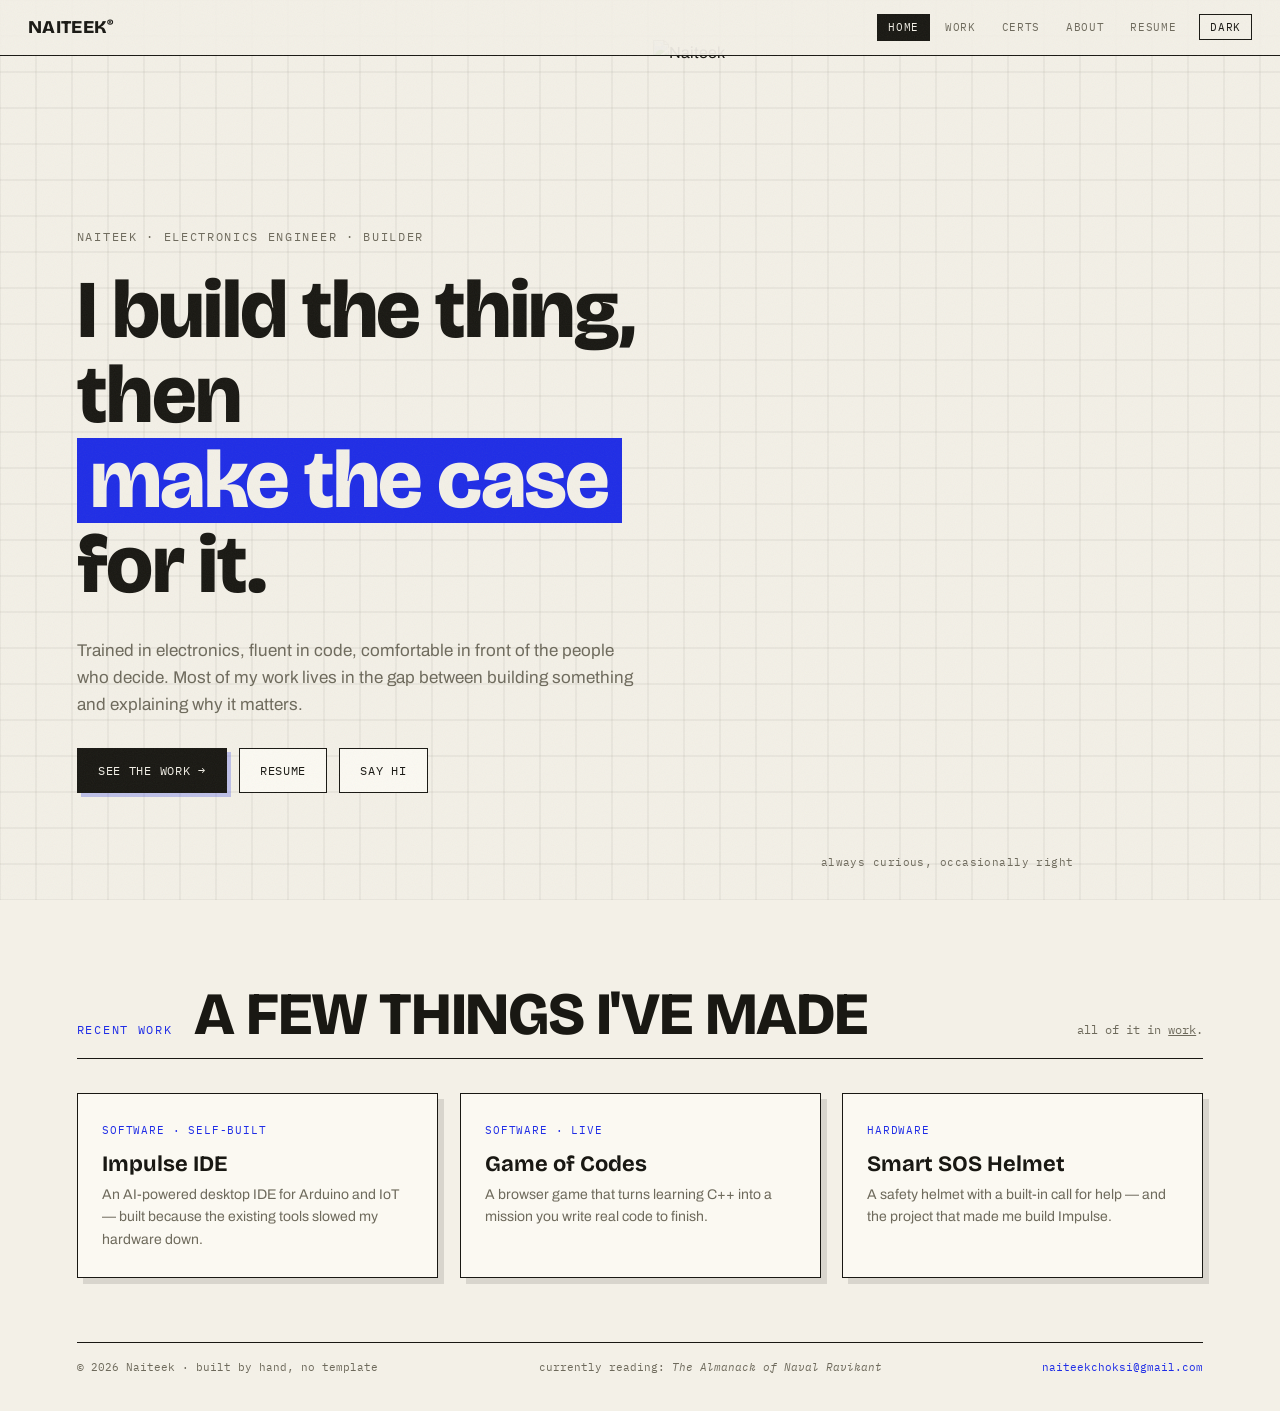
==== index.html @ ba0294dd "v1.1" ====
<!DOCTYPE html>
<html lang="en">
<head>
  <meta charset="UTF-8">
  <meta name="viewport" content="width=device-width, initial-scale=1.0">
  <title>Naiteek &mdash; builder</title>
  <meta name="description" content="Naiteek &mdash; electronics engineer and builder. Hardware, software, and the case for why they matter.">
  <link rel="preconnect" href="https://fonts.googleapis.com">
  <link rel="preconnect" href="https://fonts.gstatic.com" crossorigin>
  <link href="https://fonts.googleapis.com/css2?family=Bricolage+Grotesque:opsz,wght@12..96,400..800&family=Archivo:wght@400;500;700&family=IBM+Plex+Mono:wght@400;500&display=swap" rel="stylesheet">
  <link rel="stylesheet" href="css/style.css">
  <script>document.documentElement.dataset.theme=localStorage.theme||"light"</script>
</head>
<body>

  <canvas id="bg" aria-hidden="true"></canvas>

  <header class="topbar">
    <a class="brand" href="index.html">NAITEEK<sup>&reg;</sup></a>
    <nav aria-label="Site">
      <a href="index.html" class="active" aria-current="page">home</a>
      <a href="work.html">work</a>
      <a href="certs.html">certs</a>
      <a href="about.html">about</a>
      <a href="resume.html">resume</a>
      <button class="theme-toggle" id="theme-toggle" type="button" aria-label="Switch theme">dark</button>
    </nav>
  </header>

  <main>

    <section class="cover">
      <div class="cover-text">
        <p class="cat-no">naiteek &middot; electronics engineer &middot; builder</p>
        <h1>I build the thing,<br>then <span class="hl">make the case</span> for it.</h1>
        <p class="cover-sub">Trained in electronics, fluent in code, comfortable in front of
          the people who decide. Most of my work lives in the gap between building
          something and explaining why it matters.</p>
        <div class="cta-row">
          <a class="btn btn-primary" href="work.html">see the work &rarr;</a>
          <a class="btn" href="resume.html">resume</a>
          <a class="btn" href="mailto:naiteekchoksi@gmail.com">say hi</a>
        </div>
      </div>
      <div class="cover-photo">
        <img src="images/profile.png" alt="Naiteek" width="280">
        <p class="cover-photo-note">always curious, occasionally right</p>
      </div>
    </section>

    <section class="dept">
      <header class="dept-head">
        <span class="dept-no">recent work</span>
        <h2>A few things I've made</h2>
        <p class="dept-tag">all of it in <a href="work.html">work</a>.</p>
      </header>
      <div class="proof-grid">
        <a class="proof" href="work.html">
          <span class="proof-kicker">software &middot; self-built</span>
          <p class="proof-title">Impulse IDE</p>
          <p class="proof-label">An AI-powered desktop IDE for Arduino and IoT &mdash; built because
            the existing tools slowed my hardware down.</p>
        </a>
        <a class="proof" href="work.html">
          <span class="proof-kicker">software &middot; live</span>
          <p class="proof-title">Game of Codes</p>
          <p class="proof-label">A browser game that turns learning C++ into a mission you
            write real code to finish.</p>
        </a>
        <a class="proof" href="work.html">
          <span class="proof-kicker">hardware</span>
          <p class="proof-title">Smart SOS Helmet</p>
          <p class="proof-label">A safety helmet with a built-in call for help &mdash; and the
            project that made me build Impulse.</p>
        </a>
      </div>
    </section>

  </main>

  <footer class="footer-small">
    <div class="footer-row">
      <span>&copy; 2026 Naiteek &middot; built by hand, no template</span>
      <span>currently reading: <em>The Almanack of Naval Ravikant</em></span>
      <a href="mailto:naiteekchoksi@gmail.com">naiteekchoksi@gmail.com</a>
    </div>
  </footer>

  <script src="js/main.js"></script>
</body>
</html>
---- css/style.css ----
:root {
  --paper: #f3f0e7;
  --card: #fbf9f2;
  --ink: #191813;
  --muted: #6e6a5c;
  --hairline: rgba(25, 24, 19, 0.18);
  --blue: #1f2de6;
  --orange: #ff4d00;
  --yellow: #ffd84d;
  --mono: "IBM Plex Mono", ui-monospace, monospace;
  --sans: "Archivo", system-ui, sans-serif;
  --display: "Bricolage Grotesque", "Archivo", sans-serif;
  --cream: #f3f0e7;
  --grid-line: rgba(25, 24, 19, 0.09);
  --shadow: rgba(25, 24, 19, 0.12);
  --shadow-h: rgba(25, 24, 19, 0.16);
  --bar-bg: rgba(243, 240, 231, 0.94);
  --warp-dir: 1;
}

[data-theme="dark"] {
  --paper: #14130f;
  --card: #1e1c16;
  --ink: #f3f0e7;
  --muted: #a49f8f;
  --hairline: rgba(243, 240, 231, 0.2);
  --blue: #7c83ff;
  --grid-line: rgba(243, 240, 231, 0.1);
  --shadow: rgba(0, 0, 0, 0.5);
  --shadow-h: rgba(0, 0, 0, 0.62);
  --bar-bg: rgba(20, 19, 15, 0.9);
  --warp-dir: -0.4;
}


* { box-sizing: border-box; margin: 0; }

html { scroll-behavior: smooth; }

body {
  font-family: var(--sans);
  color: var(--ink);
  background-color: var(--paper);
  background-image:
    linear-gradient(var(--grid-line) 1px, transparent 1px),
    linear-gradient(90deg, var(--grid-line) 1px, transparent 1px);
  background-size: 36px 36px;
  line-height: 1.6;
}

body.live-bg { background-image: none; }

#bg {
  position: fixed;
  inset: 0;
  width: 100%;
  height: 100%;
  z-index: 0;
  pointer-events: none;
  display: none;
}

body.live-bg #bg { display: block; }

body::after {
  content: "";
  position: fixed;
  inset: 0;
  pointer-events: none;
  z-index: 40;
  opacity: 0.05;
  background-image: url("data:image/svg+xml,%3Csvg xmlns='http://www.w3.org/2000/svg' width='140' height='140'%3E%3Cfilter id='n'%3E%3CfeTurbulence type='fractalNoise' baseFrequency='0.9' numOctaves='2'/%3E%3C/filter%3E%3Crect width='140' height='140' filter='url(%23n)'/%3E%3C/svg%3E");
}

a { color: inherit; }

main, footer { position: relative; z-index: 1; }

/* ---------- top bar ---------- */

.topbar {
  position: fixed;
  top: 0; left: 0; right: 0;
  z-index: 30;
  display: flex;
  justify-content: space-between;
  align-items: center;
  padding: 13px 28px;
  background: var(--bar-bg);
  border-bottom: 1.5px solid var(--ink);
}

.brand {
  font-family: var(--display);
  font-weight: 800;
  font-size: 18px;
  text-decoration: none;
  letter-spacing: 0.02em;
}

.brand sup { font-size: 9px; vertical-align: super; }

.topbar nav { display: flex; gap: 4px; align-items: center; }

.topbar nav a {
  font-family: var(--mono);
  text-decoration: none;
  color: var(--muted);
  text-transform: uppercase;
  font-size: 11px;
  letter-spacing: 0.06em;
  padding: 5px 11px;
}

.topbar nav a:hover { color: var(--blue); }

.topbar nav a.active {
  color: var(--paper);
  background: var(--ink);
}

.theme-toggle {
  font-family: var(--mono);
  font-size: 11px;
  text-transform: uppercase;
  letter-spacing: 0.06em;
  background: transparent;
  border: 1.5px solid var(--ink);
  color: var(--ink);
  padding: 5px 10px;
  margin-left: 8px;
  cursor: pointer;
}

.theme-toggle:hover { background: var(--ink); color: var(--paper); }

/* ---------- cover (home) ---------- */

.cover {
  position: relative;
  min-height: 100svh;
  display: flex;
  flex-direction: column;
  justify-content: center;
  padding: 120px 6vw 0;
  overflow: hidden;
}

.cover-text {
  position: relative;
  z-index: 1;
  max-width: 52%;
}

.cover-photo {
  position: absolute;
  right: 3vw;
  bottom: 0;
  top: 40px;
  width: 46%;
  display: flex;
  flex-direction: column;
  align-items: center;
  justify-content: flex-end;
}

.cover-photo img {
  width: 100%;
  height: 100%;
  object-fit: cover;
  object-position: center bottom;
  display: block;
}

.cover-photo-note {
  position: absolute;
  bottom: 28px;
  left: 50%;
  transform: translateX(-50%);
  font-family: var(--mono);
  font-size: 11px;
  color: var(--muted);
  white-space: nowrap;
  letter-spacing: 0.04em;
  z-index: 2;
}

.cat-no {
  font-family: var(--mono);
  font-size: 12px;
  text-transform: uppercase;
  letter-spacing: 0.14em;
  color: var(--muted);
  margin-bottom: 22px;
}

.cover h1 {
  font-family: var(--display);
  font-weight: 800;
  font-size: clamp(34px, 6.4vw, 84px);
  line-height: 1.04;
  letter-spacing: -0.02em;
}

.hl {
  display: inline-block;
  background: var(--blue);
  color: var(--cream);
  padding: 0 0.16em;
}


.cover-sub {
  margin-top: 28px;
  max-width: 560px;
  font-size: 17px;
  color: var(--muted);
}

.aside {
  font-family: var(--mono);
  font-size: 12px;
  color: var(--muted);
  margin-top: 14px;
}

.cta-row { display: flex; flex-wrap: wrap; gap: 12px; margin-top: 30px; }

.btn {
  display: inline-block;
  font-family: var(--mono);
  font-size: 12px;
  text-transform: uppercase;
  letter-spacing: 0.06em;
  text-decoration: none;
  border: 1.5px solid var(--ink);
  background: var(--card);
  color: var(--ink);
  padding: 12px 20px;
  cursor: pointer;
}

.btn:hover { background: var(--paper); }

.btn-primary {
  background: var(--ink);
  color: var(--paper);
  box-shadow: 4px 4px 0 rgba(31, 45, 230, 0.25);
}

.btn-primary:hover { background: var(--blue); color: var(--cream); }

/* stickers */

.sticker {
  position: absolute;
  font-family: var(--mono);
  font-size: 11px;
  font-weight: 500;
  letter-spacing: 0.08em;
  padding: 8px 14px;
  border: 1.5px solid var(--ink);
  border-radius: 999px;
  transform: rotate(var(--tilt, 0deg));
  box-shadow: 3px 3px 0 rgba(25, 24, 19, 0.2);
  cursor: grab;
  user-select: none;
  touch-action: none;
  z-index: 5;
}

.sticker:active { cursor: grabbing; }

.st-blue { background: var(--blue); color: var(--paper); }
.st-orange { background: var(--orange); color: var(--paper); }
.st-yellow { background: var(--yellow); color: var(--ink); }

/* ---------- ticker ---------- */

.ticker {
  border-top: 1.5px solid var(--ink);
  border-bottom: 1.5px solid var(--ink);
  background: var(--card);
  overflow: hidden;
  padding: 9px 0;
}

.ticker-track {
  display: flex;
  width: max-content;
  font-family: var(--mono);
  font-size: 12px;
  text-transform: uppercase;
  letter-spacing: 0.12em;
  white-space: nowrap;
  animation: tick 22s linear infinite;
}

@keyframes tick {
  from { transform: translateX(0); }
  to   { transform: translateX(-50%); }
}

/* ---------- sections ---------- */

.dept { padding: 84px 6vw 24px; }

.page-top { padding-top: 130px; min-height: 80svh; }

.dept-head {
  display: flex;
  align-items: baseline;
  gap: 22px;
  flex-wrap: wrap;
  border-bottom: 1.5px solid var(--ink);
  padding-bottom: 14px;
  margin-bottom: 34px;
}

.dept-no {
  font-family: var(--mono);
  font-size: 12px;
  text-transform: uppercase;
  letter-spacing: 0.14em;
  color: var(--blue);
}

.dept-head h2 {
  font-family: var(--display);
  font-weight: 800;
  font-size: clamp(32px, 5.5vw, 60px);
  line-height: 1;
  letter-spacing: -0.02em;
  text-transform: uppercase;
}

.dept-tag {
  font-family: var(--mono);
  font-size: 12px;
  color: var(--muted);
  margin-left: auto;
}

/* ---------- proof points (home) ---------- */

.proof-grid {
  display: grid;
  grid-template-columns: repeat(auto-fit, minmax(240px, 1fr));
  gap: 22px;
}

.proof {
  display: block;
  text-decoration: none;
  background: var(--card);
  border: 1.5px solid var(--ink);
  box-shadow: 6px 6px 0 var(--shadow);
  padding: 22px 24px 26px;
  transition: transform 0.25s ease, box-shadow 0.25s ease;
  will-change: transform;
}

.proof:hover { box-shadow: 10px 10px 0 var(--shadow-h); }

.proof-kicker {
  font-family: var(--mono);
  font-size: 10.5px;
  text-transform: uppercase;
  letter-spacing: 0.08em;
  color: var(--blue);
}

.proof-title {
  font-family: var(--display);
  font-weight: 700;
  font-size: 22px;
  line-height: 1.1;
  margin: 10px 0 8px;
}

.proof-label { font-size: 14px; color: var(--muted); }

.home-close { max-width: 620px; font-size: 16px; color: var(--muted); }

.home-close a { color: var(--blue); }

/* ---------- shared card bits ---------- */

.card-top {
  display: flex;
  justify-content: space-between;
  align-items: center;
  gap: 10px;
  flex-wrap: wrap;
  margin-bottom: 12px;
}

.entry-no {
  font-family: var(--mono);
  font-size: 11px;
  letter-spacing: 0.1em;
  color: var(--blue);
  text-transform: uppercase;
}

.tag-pill {
  display: inline-block;
  font-family: var(--mono);
  font-size: 9.5px;
  text-transform: uppercase;
  letter-spacing: 0.06em;
  color: var(--orange);
  border: 1px solid currentColor;
  padding: 2px 8px;
}

.tag-pill.live { color: var(--blue); text-decoration: none; }
.tag-pill.live:hover { background: var(--blue); color: var(--cream); }

.media-note {
  font-family: var(--mono);
  font-size: 11px;
  text-transform: uppercase;
  letter-spacing: 0.1em;
  color: var(--muted);
  background: var(--paper);
  border: 1px solid var(--hairline);
  padding: 4px 10px;
}

.chips {
  list-style: none;
  display: flex;
  flex-wrap: wrap;
  gap: 8px;
  padding: 0;
  margin-top: 16px;
}

.chips li {
  font-family: var(--mono);
  font-size: 10.5px;
  text-transform: uppercase;
  letter-spacing: 0.06em;
  border: 1px solid var(--hairline);
  padding: 4px 10px;
  background: var(--paper);
}

.stat {
  font-family: var(--display);
  font-weight: 700;
  font-size: 17px;
  color: var(--blue);
}

.s-orange { color: var(--orange); }

/* ---------- filters ---------- */

.filters { display: flex; flex-wrap: wrap; gap: 10px; margin-bottom: 30px; }

.filter {
  font-family: var(--mono);
  font-size: 11px;
  text-transform: uppercase;
  letter-spacing: 0.08em;
  color: var(--ink);
  background: var(--card);
  border: 1.5px solid var(--ink);
  padding: 8px 16px;
  cursor: pointer;
}

.filter:hover { background: var(--paper); }

.filter.active { background: var(--ink); color: var(--paper); }

/* ---------- case studies (work) ---------- */

.cs-list {
  display: flex;
  flex-direction: column;
  gap: 22px;
  max-width: 940px;
}

.cs {
  display: grid;
  grid-template-columns: 240px 1fr;
  background: var(--card);
  border: 1.5px solid var(--ink);
  box-shadow: 6px 6px 0 var(--shadow);
  transition: transform 0.25s ease, box-shadow 0.25s ease;
  will-change: transform;
}

.cs:hover { box-shadow: 10px 10px 0 var(--shadow-h); }

.cs.hidden { display: none; }

.cs-media {
  position: relative;
  overflow: hidden;
  min-height: 200px;
  border-right: 1.5px solid var(--ink);
  background: repeating-linear-gradient(
    -45deg,
    var(--card),
    var(--card) 10px,
    var(--hairline) 10px,
    var(--hairline) 20px
  );
  display: flex;
  align-items: center;
  justify-content: center;
  padding: 12px;
}

.shot {
  position: absolute;
  inset: 0;
  width: 100%;
  height: 100%;
  object-fit: cover;
  opacity: 0;
  transition: opacity 0.45s ease;
}

.shot.loaded { opacity: 1; }

.shot.contain { object-fit: contain; background: var(--card); }

/* ---------- certs ---------- */

.cert-grid {
  display: grid;
  grid-template-columns: repeat(auto-fill, minmax(220px, 1fr));
  gap: 22px;
  max-width: 940px;
}

.cert {
  margin: 0;
  background: var(--card);
  border: 1.5px solid var(--ink);
  box-shadow: 6px 6px 0 var(--shadow);
}

.cert-media {
  position: relative;
  overflow: hidden;
  min-height: 150px;
  border-bottom: 1.5px solid var(--ink);
  background: repeating-linear-gradient(
    -45deg,
    var(--card),
    var(--card) 10px,
    var(--hairline) 10px,
    var(--hairline) 20px
  );
  display: flex;
  align-items: center;
  justify-content: center;
  padding: 10px;
}

.cert figcaption { padding: 14px 16px 16px; }

.cert-name { font-family: var(--display); font-weight: 700; font-size: 16px; }

.cert-meta { font-family: var(--mono); font-size: 11px; color: var(--muted); margin-top: 2px; }

.cs-body { padding: 22px 26px 26px; }

.cs h3 {
  font-family: var(--display);
  font-weight: 700;
  font-size: 22px;
  line-height: 1.2;
  margin-bottom: 14px;
}

.cs-rows { margin: 0; }

.cs-rows > div {
  display: grid;
  grid-template-columns: 140px 1fr;
  gap: 14px;
  padding: 8px 0;
  border-top: 1px solid var(--hairline);
}

.cs-rows dt {
  font-family: var(--mono);
  font-size: 10.5px;
  text-transform: uppercase;
  letter-spacing: 0.08em;
  color: var(--muted);
  padding-top: 3px;
}

.cs-rows dd { margin: 0; font-size: 14px; color: var(--muted); }

.cs-rows dd.stat { color: var(--blue); }

.cs-rows dd.s-orange { color: var(--orange); }

.cs-redacted .cs-media { background: var(--ink); }
.cs-redacted .media-note { background: var(--ink); color: var(--paper); border-color: rgba(251, 249, 242, 0.3); }

/* ---------- about ---------- */

.about-intro {
  display: grid;
  grid-template-columns: 320px 1fr;
  gap: 40px;
  align-items: start;
  max-width: 1040px;
  margin-bottom: 0;
}

.about-photo {
  overflow: hidden;
  border: 1.5px solid var(--ink);
  box-shadow: 6px 6px 0 var(--shadow);
}

.about-photo img {
  width: 100%;
  aspect-ratio: 3 / 4;
  object-fit: cover;
  object-position: center 20%;
  display: block;
}

.about-sidebar {
  background: var(--card);
  border: 1.5px solid var(--ink);
  box-shadow: 6px 6px 0 var(--shadow);
  padding: 24px 26px;
}

.about-sidebar h3 {
  font-family: var(--display);
  font-weight: 700;
  font-size: 18px;
  margin-bottom: 6px;
}

.about-prose {
  max-width: 720px;
}

.prose p { font-size: 16.5px; color: var(--muted); }

.prose p + p { margin-top: 16px; }

.prose a { color: var(--blue); }

.color-box h3 {
  font-family: var(--display);
  font-weight: 700;
  font-size: 18px;
  margin-bottom: 6px;
}

.color-list { list-style: none; padding: 0; }

.color-list li {
  padding: 11px 0;
  border-top: 1px solid var(--hairline);
  font-size: 14px;
  color: var(--muted);
}

.color-list li span {
  display: block;
  font-family: var(--mono);
  font-size: 10.5px;
  text-transform: uppercase;
  letter-spacing: 0.08em;
  color: var(--blue);
  margin-bottom: 2px;
}

.color-list a { color: var(--blue); }

/* ---------- resume ---------- */

.resume {
  max-width: 780px;
  background: var(--card);
  border: 1.5px solid var(--ink);
  box-shadow: 6px 6px 0 var(--shadow);
  padding: 38px 44px;
}

.r-head {
  display: flex;
  justify-content: space-between;
  gap: 20px;
  flex-wrap: wrap;
  border-bottom: 1.5px solid var(--ink);
  padding-bottom: 18px;
  margin-bottom: 18px;
}

.r-head h3 {
  font-family: var(--display);
  font-weight: 800;
  font-size: 28px;
  line-height: 1.1;
}

.r-head > div > p { font-family: var(--mono); font-size: 12px; color: var(--muted); margin-top: 4px; }

.r-contact { list-style: none; padding: 0; text-align: right; }

.r-contact li { font-family: var(--mono); font-size: 12px; }

.r-contact a { color: var(--blue); text-decoration: none; }

.r-sec { margin-top: 22px; }

.r-sec h4 {
  font-family: var(--mono);
  font-size: 11px;
  text-transform: uppercase;
  letter-spacing: 0.14em;
  color: var(--blue);
  border-bottom: 1px solid var(--hairline);
  padding-bottom: 6px;
  margin-bottom: 12px;
}

.r-item + .r-item { margin-top: 14px; }

.r-item-head {
  display: flex;
  justify-content: space-between;
  gap: 14px;
  flex-wrap: wrap;
  font-size: 15px;
}

.r-item-head span { font-family: var(--mono); font-size: 11.5px; color: var(--muted); }

.r-item ul { margin: 6px 0 0; padding-left: 18px; }

.r-item li { font-size: 13.5px; color: var(--muted); }

.r-chips { margin-top: 4px; }

/* ---------- footer ---------- */

footer { padding: 90px 6vw 34px; overflow: hidden; }

.footer-small { padding-top: 40px; }

.footer-giant {
  font-family: var(--display);
  font-weight: 800;
  font-size: clamp(80px, 17vw, 260px);
  line-height: 0.8;
  letter-spacing: -0.02em;
  color: transparent;
  -webkit-text-stroke: 1.5px var(--ink);
  opacity: 0.55;
  user-select: none;
}

.footer-row {
  display: flex;
  justify-content: space-between;
  flex-wrap: wrap;
  gap: 8px;
  margin-top: 26px;
  padding-top: 16px;
  border-top: 1.5px solid var(--ink);
  font-family: var(--mono);
  font-size: 11px;
  color: var(--muted);
}

.footer-small .footer-row { margin-top: 0; }

.footer-row a { color: var(--blue); text-decoration: none; }

/* ---------- reveal ---------- */

.dept, .ticker { opacity: 0; transform: translateY(14px); transition: opacity 0.6s ease, transform 0.6s ease; }

.dept.in-view, .ticker.in-view { opacity: 1; transform: none; }

/* ---------- responsive ---------- */

@media (max-width: 760px) {
  /* nav */
  .topbar { padding: 10px 12px; }
  .topbar nav { gap: 0; flex-wrap: wrap; justify-content: flex-end; }
  .topbar nav a { font-size: 10px; padding: 5px 6px; }
  .brand { font-size: 15px; }
  .theme-toggle { font-size: 9px; padding: 4px 8px; margin-left: 4px; }

  /* hero */
  .cover { min-height: auto; padding: 110px 5vw 40px; }
  .cover-text { max-width: 100%; }
  .cover-photo { display: none; }
  .cover h1 { font-size: clamp(28px, 8vw, 48px); }
  .cover-sub { font-size: 15px; }
  .cta-row { gap: 8px; }
  .btn { font-size: 11px; padding: 10px 16px; }

  /* sections */
  .dept { padding: 50px 5vw 10px; }
  .page-top { padding-top: 100px; }
  .dept-head h2 { font-size: clamp(24px, 7vw, 40px); }
  .dept-tag { margin-left: 0; }

  /* proof cards (home) */
  .proof-grid { grid-template-columns: 1fr; gap: 14px; }

  /* work cards */
  .cs { grid-template-columns: 1fr; }
  .cs-media { border-right: none; border-bottom: 1.5px solid var(--ink); min-height: 160px; aspect-ratio: 16 / 9; }
  .cs-body { padding: 16px 18px 20px; }

  /* certs */
  .cert-grid { grid-template-columns: 1fr 1fr; gap: 14px; }

  /* about */
  .about-intro { grid-template-columns: 1fr; gap: 22px; }
  .about-photo img { aspect-ratio: 1 / 1; }
  .prose p { font-size: 15px; }

  /* resume */
  .resume { padding: 22px 16px; }
  .r-head { flex-direction: column; gap: 8px; }
  .r-contact { text-align: left; }
  .r-item-head { flex-direction: column; gap: 2px; }
  .r-item-head span { text-align: left; }

  /* footer */
  .footer-row { flex-direction: column; gap: 8px; text-align: center; }
  footer { padding: 40px 5vw 24px; }

  /* misc */
  .sticker { position: static; display: inline-block; align-self: flex-start; width: max-content; margin: 14px 10px 0 0; }
  .cs-rows > div { grid-template-columns: 1fr; gap: 2px; }
}

@media (max-width: 420px) {
  .topbar nav a { font-size: 9px; padding: 4px 5px; }
  .brand { font-size: 14px; }
  .cover h1 { font-size: 26px; }
  .cert-grid { grid-template-columns: 1fr; }
  .chips { gap: 5px; }
  .chips li { font-size: 10px; padding: 3px 8px; }
}

/* ---------- reduced motion ---------- */

@media (prefers-reduced-motion: reduce) {
  html { scroll-behavior: auto; }
  .ticker-track { animation: none; }
  .cs, .proof { transition: none; }
  .shot { transition: none; }
  .dept, .ticker { transition: none; opacity: 1; transform: none; }
}

/* ---------- print (resume) ---------- */

@media print {
  body { background: #fff; }
  body::after, #bg, .topbar, .footer-small, .dept-head, .aside, .tag-pill { display: none !important; }
  .dept, .page-top { padding: 0; min-height: 0; opacity: 1; transform: none; }
  .resume { border: none; box-shadow: none; max-width: none; padding: 0; background: #fff; }
}
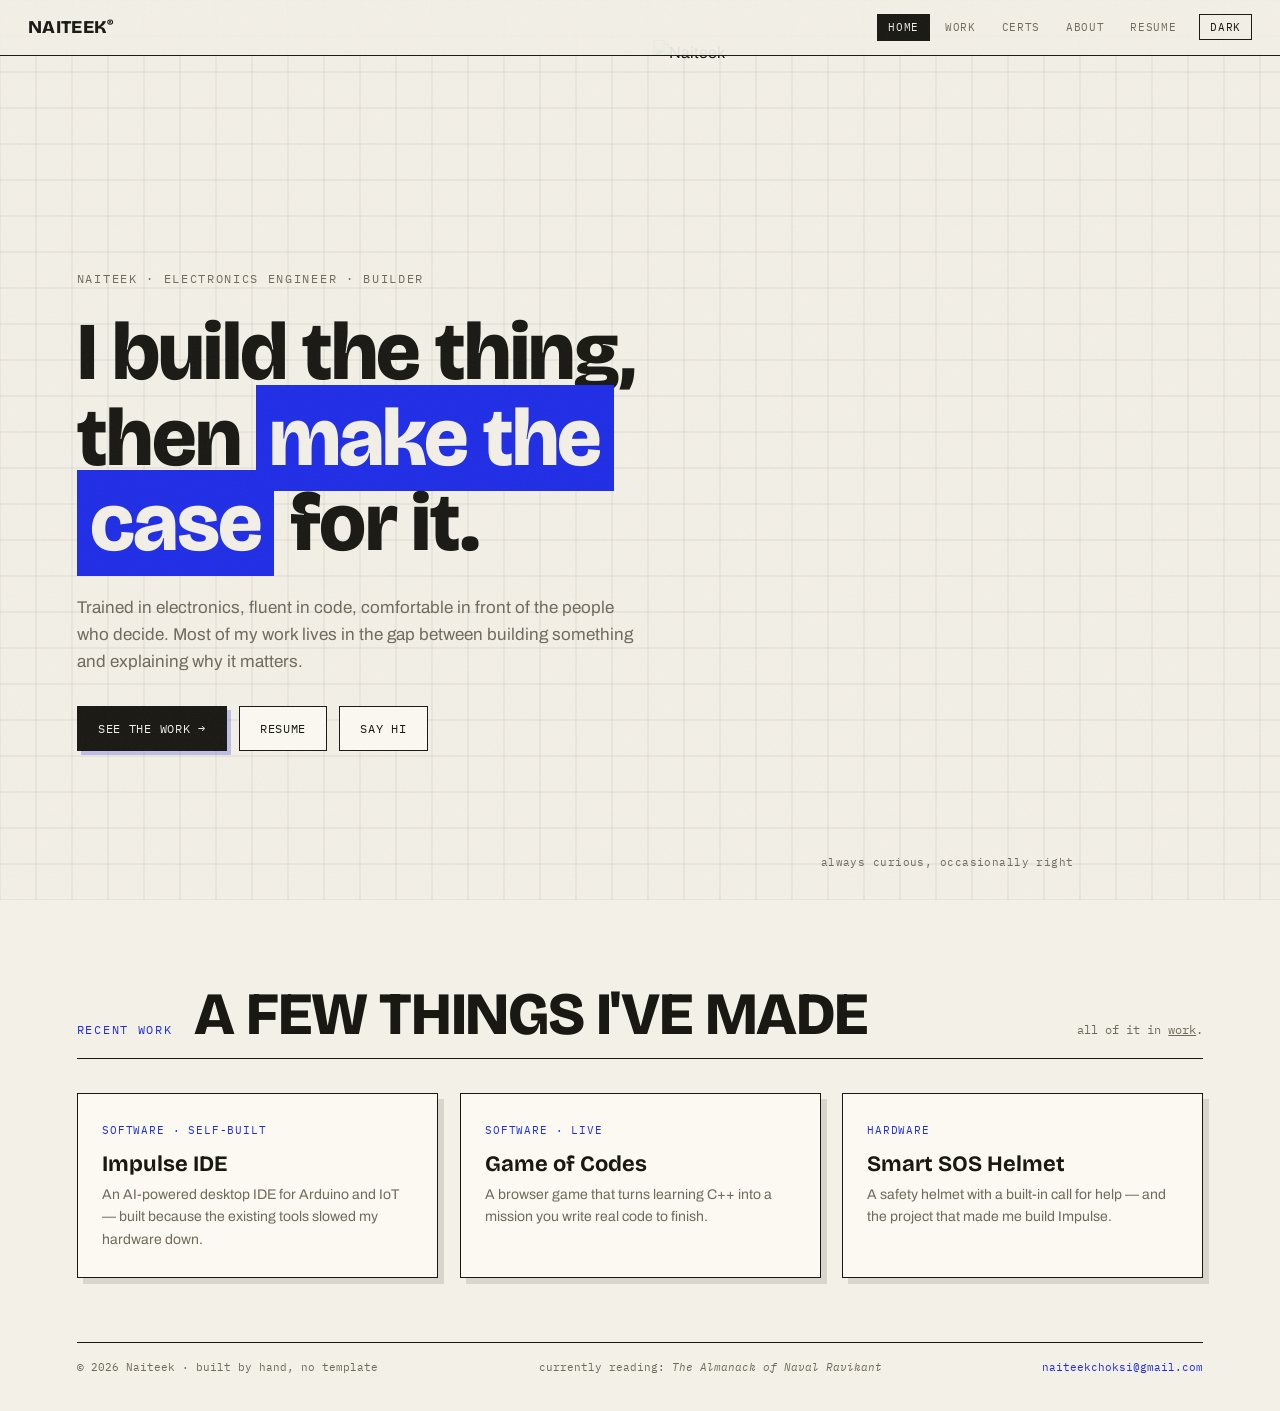
==== commit bc97c00f: "V1.5 dark mode fixes, mobile hero, favicon - Fix filter buttons unreadable in dark mode (explicit co" ====
--- a/index.html
+++ b/index.html
@@ -8,6 +8,7 @@
   <link rel="preconnect" href="https://fonts.googleapis.com">
   <link rel="preconnect" href="https://fonts.gstatic.com" crossorigin>
   <link href="https://fonts.googleapis.com/css2?family=Bricolage+Grotesque:opsz,wght@12..96,400..800&family=Archivo:wght@400;500;700&family=IBM+Plex+Mono:wght@400;500&display=swap" rel="stylesheet">
+  <link rel="icon" href="images/favicon.svg" type="image/svg+xml">
   <link rel="stylesheet" href="css/style.css">
   <script>document.documentElement.dataset.theme=localStorage.theme||"light"</script>
 </head>
--- a/css/style.css
+++ b/css/style.css
@@ -203,10 +203,12 @@
 }
 
 .hl {
-  display: inline-block;
+  display: inline;
   background: var(--blue);
   color: var(--cream);
-  padding: 0 0.16em;
+  padding: 0.05em 0.16em;
+  -webkit-box-decoration-break: clone;
+  box-decoration-break: clone;
 }
 
 
@@ -531,6 +533,108 @@
 
 .shot.contain { object-fit: contain; background: var(--card); }
 
+/* ---------- impulse media slider ---------- */
+
+.cs-media--slider {
+  overflow: hidden;
+  padding: 0;
+  position: relative;
+}
+
+.cs-media--slider .cs-slide {
+  position: absolute;
+  inset: 0;
+  width: 100%;
+  height: 100%;
+  display: flex;
+  align-items: center;
+  justify-content: center;
+  transition: transform 0.45s cubic-bezier(0.4, 0, 0.2, 1),
+              opacity  0.45s ease;
+  will-change: transform, opacity;
+}
+
+/* slides sit in a track: slide 0 at translateX(0), slide 1 at translateX(100%) by default */
+.cs-media--slider .cs-slide[data-slide="0"] { transform: translateX(0%); opacity: 1; }
+.cs-media--slider .cs-slide[data-slide="1"] { transform: translateX(100%); opacity: 0; }
+
+/* when slider is on slide 1 */
+.cs-media--slider[data-active="1"] .cs-slide[data-slide="0"] { transform: translateX(-100%); opacity: 0; }
+.cs-media--slider[data-active="1"] .cs-slide[data-slide="1"] { transform: translateX(0%); opacity: 1; }
+
+/* YouTube iframe wrapper fills the slide */
+.cs-yt-wrap {
+  position: absolute;
+  inset: 0;
+  width: 100%;
+  height: 100%;
+  pointer-events: none;
+}
+
+.cs-yt-wrap iframe {
+  width: 100%;
+  height: 100%;
+  display: block;
+  border: 0;
+  pointer-events: none;
+}
+
+/* dot indicators */
+.cs-dots {
+  position: absolute;
+  bottom: 10px;
+  left: 50%;
+  transform: translateX(-50%);
+  display: flex;
+  gap: 7px;
+  z-index: 10;
+}
+
+.cs-dot {
+  width: 8px;
+  height: 8px;
+  border-radius: 50%;
+  border: 1.5px solid var(--ink);
+  background: var(--paper);
+  cursor: pointer;
+  padding: 0;
+  opacity: 0.55;
+  transition: opacity 0.25s, background 0.25s;
+}
+
+.cs-dot.active {
+  background: var(--ink);
+  opacity: 1;
+}
+
+/* prev / next arrows */
+.cs-arrow {
+  position: absolute;
+  top: 50%;
+  transform: translateY(-50%);
+  z-index: 10;
+  background: var(--bar-bg);
+  border: 1.5px solid var(--ink);
+  color: var(--ink);
+  font-size: 22px;
+  line-height: 1;
+  width: 30px;
+  height: 30px;
+  display: flex;
+  align-items: center;
+  justify-content: center;
+  cursor: pointer;
+  opacity: 0;
+  transition: opacity 0.2s;
+  padding: 0;
+}
+
+.cs-media--slider:hover .cs-arrow { opacity: 0.8; }
+.cs-arrow:hover { opacity: 1 !important; background: var(--ink); color: var(--paper); }
+
+.cs-arrow--prev { left: 8px; }
+.cs-arrow--next { right: 8px; }
+
 /* ---------- certs ---------- */
 
 .cert-grid {
@@ -804,18 +908,18 @@
   .theme-toggle { font-size: 9px; padding: 4px 8px; margin-left: 4px; }
 
   /* hero */
-  .cover { min-height: auto; padding: 110px 5vw 40px; }
+  .cover { min-height: 100svh; padding: 110px 5vw 40px; justify-content: center; }
   .cover-text { max-width: 100%; }
   .cover-photo { display: none; }
-  .cover h1 { font-size: clamp(28px, 8vw, 48px); }
-  .cover-sub { font-size: 15px; }
-  .cta-row { gap: 8px; }
-  .btn { font-size: 11px; padding: 10px 16px; }
+  .cover h1 { font-size: clamp(56px, 16vw, 80px); line-height: 1.05; }
+  .cover-sub { font-size: 17px; line-height: 1.55; margin-top: 20px; }
+  .cta-row { gap: 8px; margin-top: 28px; }
+  .btn { font-size: 12px; padding: 12px 20px; }
 
   /* sections */
   .dept { padding: 50px 5vw 10px; }
   .page-top { padding-top: 100px; }
-  .dept-head h2 { font-size: clamp(24px, 7vw, 40px); }
+  .dept-head h2 { font-size: clamp(30px, 9vw, 44px); }
   .dept-tag { margin-left: 0; }
 
   /* proof cards (home) */
@@ -853,7 +957,7 @@
 @media (max-width: 420px) {
   .topbar nav a { font-size: 9px; padding: 4px 5px; }
   .brand { font-size: 14px; }
-  .cover h1 { font-size: 26px; }
+  .cover h1 { font-size: clamp(52px, 15vw, 72px); }
   .cert-grid { grid-template-columns: 1fr; }
   .chips { gap: 5px; }
   .chips li { font-size: 10px; padding: 3px 8px; }
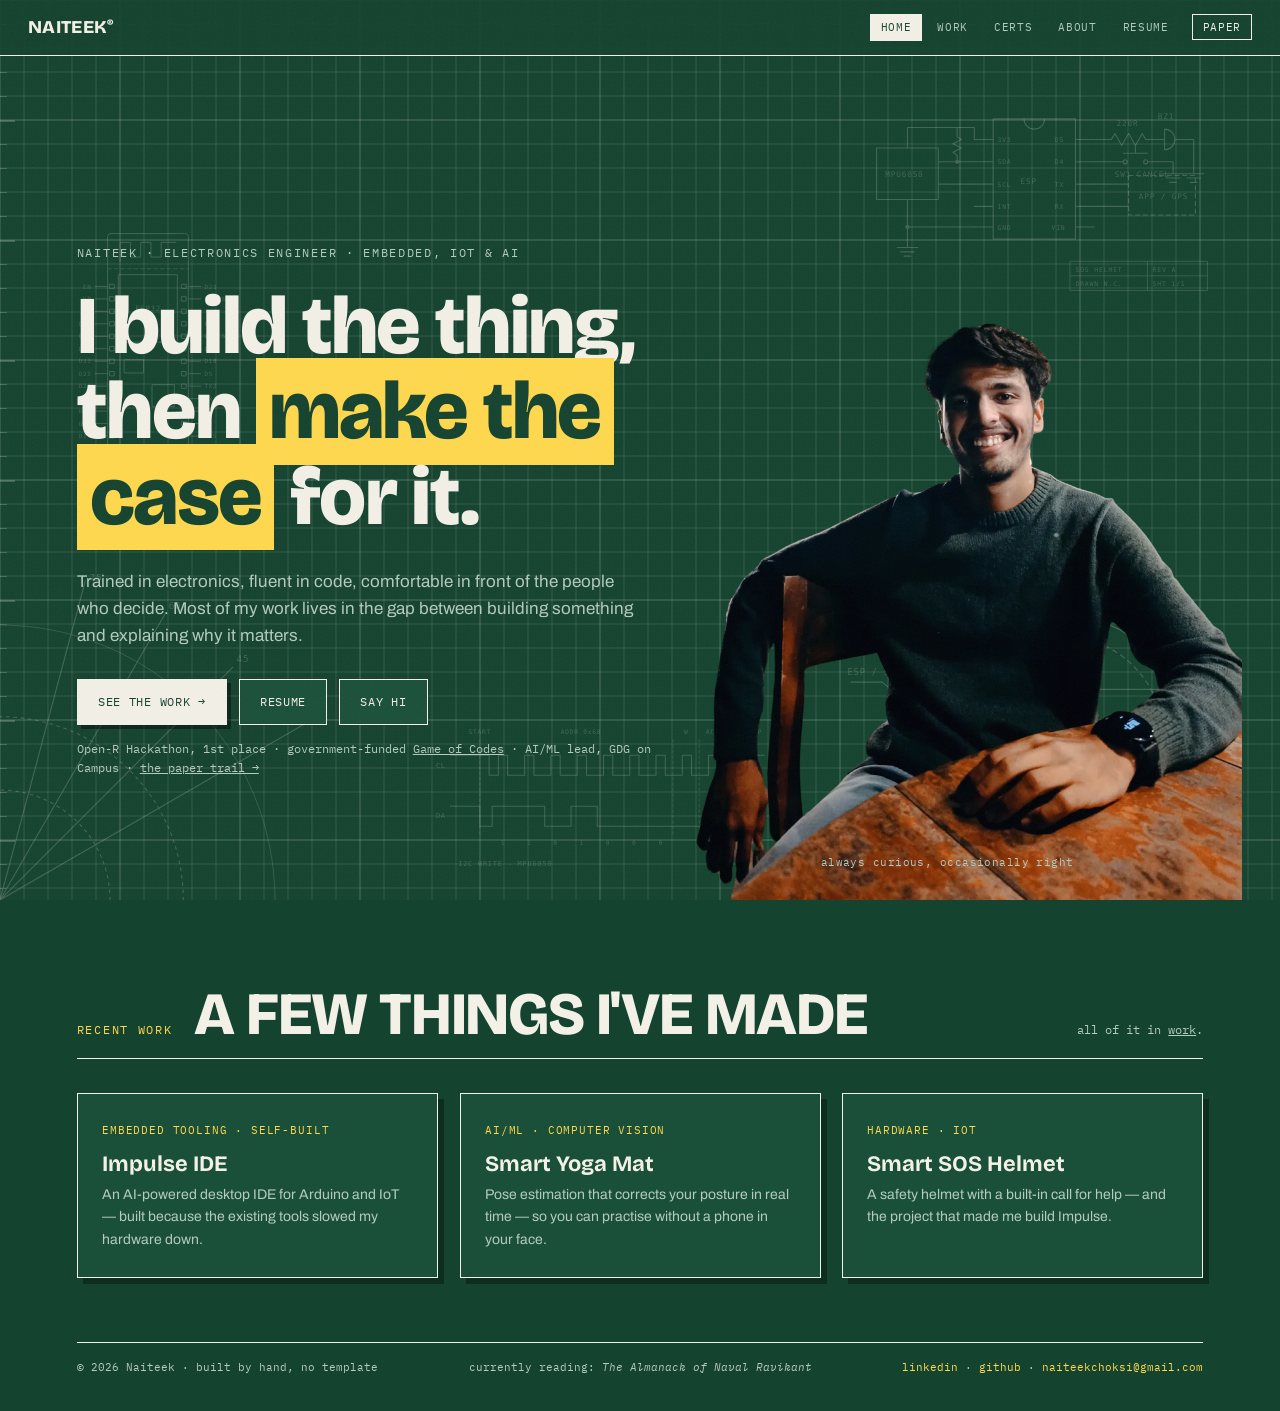
==== commit 223dab78: "Rebuild portfolio: mat theme default, blueprints, resume, mobile UX - Mat (green PCB) theme is now t" ====
--- a/index.html
+++ b/index.html
@@ -1,16 +1,24 @@
 <!DOCTYPE html>
 <html lang="en">
 <head>
+  <script defer src="https://cloud.umami.is/script.js" data-website-id="2d859d3a-fdac-441a-a37e-69e68d2ca7e6"></script>
   <meta charset="UTF-8">
-  <meta name="viewport" content="width=device-width, initial-scale=1.0">
+  <meta name="viewport" content="width=device-width, initial-scale=1.0, viewport-fit=cover">
   <title>Naiteek &mdash; builder</title>
   <meta name="description" content="Naiteek &mdash; electronics engineer and builder. Hardware, software, and the case for why they matter.">
+  <meta property="og:type" content="website">
+  <meta property="og:title" content="Naiteek &mdash; builder">
+  <meta property="og:description" content="Naiteek &mdash; electronics engineer and builder. Hardware, software, and the case for why they matter.">
+  <meta property="og:url" content="https://naiteekchoksi.me/">
+  <meta property="og:image" content="https://naiteekchoksi.me/images/profilejpeg.jpeg">
+  <meta name="twitter:card" content="summary">
+  <link rel="canonical" href="https://naiteekchoksi.me/">
   <link rel="preconnect" href="https://fonts.googleapis.com">
   <link rel="preconnect" href="https://fonts.gstatic.com" crossorigin>
   <link href="https://fonts.googleapis.com/css2?family=Bricolage+Grotesque:opsz,wght@12..96,400..800&family=Archivo:wght@400;500;700&family=IBM+Plex+Mono:wght@400;500&display=swap" rel="stylesheet">
   <link rel="icon" href="images/favicon.svg" type="image/svg+xml">
   <link rel="stylesheet" href="css/style.css">
-  <script>document.documentElement.dataset.theme=localStorage.theme||"light"</script>
+  <script>document.documentElement.dataset.theme=localStorage.theme||"dark"</script>
 </head>
 <body>
 
@@ -24,7 +32,7 @@
       <a href="certs.html">certs</a>
       <a href="about.html">about</a>
       <a href="resume.html">resume</a>
-      <button class="theme-toggle" id="theme-toggle" type="button" aria-label="Switch theme">dark</button>
+      <button class="theme-toggle" id="theme-toggle" type="button" aria-label="Switch theme">mat</button>
     </nav>
   </header>
 
@@ -32,7 +40,7 @@
 
     <section class="cover">
       <div class="cover-text">
-        <p class="cat-no">naiteek &middot; electronics engineer &middot; builder</p>
+        <p class="cat-no">naiteek &middot; electronics engineer &middot; embedded, IoT &amp; AI</p>
         <h1>I build the thing,<br>then <span class="hl">make the case</span> for it.</h1>
         <p class="cover-sub">Trained in electronics, fluent in code, comfortable in front of
           the people who decide. Most of my work lives in the gap between building
@@ -42,9 +50,10 @@
           <a class="btn" href="resume.html">resume</a>
           <a class="btn" href="mailto:naiteekchoksi@gmail.com">say hi</a>
         </div>
+        <p class="aside">Open-R Hackathon, 1st place &middot; government-funded <a href="work.html#game-of-codes">Game of Codes</a> &middot; AI/ML lead, GDG on Campus &middot; <a href="certs.html">the paper trail &rarr;</a></p>
       </div>
       <div class="cover-photo">
-        <img src="images/profile.png" alt="Naiteek" width="280">
+        <img src="images/profile.webp" alt="Naiteek" width="1050" height="1400">
         <p class="cover-photo-note">always curious, occasionally right</p>
       </div>
     </section>
@@ -56,20 +65,20 @@
         <p class="dept-tag">all of it in <a href="work.html">work</a>.</p>
       </header>
       <div class="proof-grid">
-        <a class="proof" href="work.html">
-          <span class="proof-kicker">software &middot; self-built</span>
+        <a class="proof" href="work.html#impulse">
+          <span class="proof-kicker">embedded tooling &middot; self-built</span>
           <p class="proof-title">Impulse IDE</p>
           <p class="proof-label">An AI-powered desktop IDE for Arduino and IoT &mdash; built because
             the existing tools slowed my hardware down.</p>
         </a>
-        <a class="proof" href="work.html">
-          <span class="proof-kicker">software &middot; live</span>
-          <p class="proof-title">Game of Codes</p>
-          <p class="proof-label">A browser game that turns learning C++ into a mission you
-            write real code to finish.</p>
+        <a class="proof" href="work.html#yoga-mat">
+          <span class="proof-kicker">ai/ml &middot; computer vision</span>
+          <p class="proof-title">Smart Yoga Mat</p>
+          <p class="proof-label">Pose estimation that corrects your posture in real time &mdash;
+            so you can practise without a phone in your face.</p>
         </a>
-        <a class="proof" href="work.html">
-          <span class="proof-kicker">hardware</span>
+        <a class="proof" href="work.html#sos-helmet">
+          <span class="proof-kicker">hardware &middot; IoT</span>
           <p class="proof-title">Smart SOS Helmet</p>
           <p class="proof-label">A safety helmet with a built-in call for help &mdash; and the
             project that made me build Impulse.</p>
@@ -83,7 +92,11 @@
     <div class="footer-row">
       <span>&copy; 2026 Naiteek &middot; built by hand, no template</span>
       <span>currently reading: <em>The Almanack of Naval Ravikant</em></span>
-      <a href="mailto:naiteekchoksi@gmail.com">naiteekchoksi@gmail.com</a>
+      <span class="footer-links">
+        <a href="https://www.linkedin.com/in/naiteek-choksi-7205b2227/" target="_blank" rel="noopener">linkedin</a> &middot;
+        <a href="https://github.com/nate1029" target="_blank" rel="noopener">github</a> &middot;
+        <a href="mailto:naiteekchoksi@gmail.com">naiteekchoksi@gmail.com</a>
+      </span>
     </div>
   </footer>
 
--- a/css/style.css
+++ b/css/style.css
@@ -16,24 +16,29 @@
   --shadow-h: rgba(25, 24, 19, 0.16);
   --bar-bg: rgba(243, 240, 231, 0.94);
   --warp-dir: 1;
-}
-
+  --gap: 36px;
+}
+
+/* "mat" theme: green bench / cutting mat. data-theme stays "dark" for stored prefs. */
 [data-theme="dark"] {
-  --paper: #14130f;
-  --card: #1e1c16;
+  --paper: #14432f;
+  --card: #1a5039;
   --ink: #f3f0e7;
-  --muted: #a49f8f;
-  --hairline: rgba(243, 240, 231, 0.2);
-  --blue: #7c83ff;
-  --grid-line: rgba(243, 240, 231, 0.1);
-  --shadow: rgba(0, 0, 0, 0.5);
-  --shadow-h: rgba(0, 0, 0, 0.62);
-  --bar-bg: rgba(20, 19, 15, 0.9);
-  --warp-dir: -0.4;
-}
-
-
-* { box-sizing: border-box; margin: 0; }
+  --muted: #b4cbbd;
+  --hairline: rgba(243, 240, 231, 0.24);
+  --blue: #ffd84d;   /* accent: mat markings are yellow */
+  --cream: #14432f;  /* text on accent */
+  --grid-line: rgba(243, 240, 231, 0.13);
+  --shadow: rgba(0, 0, 0, 0.32);
+  --shadow-h: rgba(0, 0, 0, 0.42);
+  --bar-bg: rgba(20, 67, 47, 0.93);
+  --warp-dir: 0.6;
+  --grid-glow: rgba(255, 216, 77, 0.8);
+  --gap: 24px;  /* mats have a tighter grid than graph paper */
+}
+
+
+* { box-sizing: border-box; margin: 0; -webkit-tap-highlight-color: transparent; }
 
 html { scroll-behavior: smooth; }
 
@@ -41,14 +46,33 @@
   font-family: var(--sans);
   color: var(--ink);
   background-color: var(--paper);
+  /* graph grid: fine lines every 36px, heavier line every 5th */
   background-image:
     linear-gradient(var(--grid-line) 1px, transparent 1px),
-    linear-gradient(90deg, var(--grid-line) 1px, transparent 1px);
-  background-size: 36px 36px;
+    linear-gradient(90deg, var(--grid-line) 1px, transparent 1px),
+    linear-gradient(var(--grid-line) 1.5px, transparent 1.5px),
+    linear-gradient(90deg, var(--grid-line) 1.5px, transparent 1.5px);
+  background-size: var(--gap) var(--gap), var(--gap) var(--gap), calc(var(--gap) * 5) calc(var(--gap) * 5), calc(var(--gap) * 5) calc(var(--gap) * 5);
   line-height: 1.6;
 }
 
 body.live-bg { background-image: none; }
+
+/* mat theme only: printed mat markings + project drawings lying on the bench.
+   Fixed, so page content scrolls over them like paper on a mat. */
+[data-theme="dark"] body::before {
+  content: "";
+  position: fixed;
+  inset: 0;
+  z-index: 0;
+  pointer-events: none;
+  opacity: 0.2;
+  background:
+    url("../images/bp-angles.svg") left bottom / 330px no-repeat,
+    /* edge ruler: short tick each square, long tick each fifth */
+    repeating-linear-gradient(to bottom, #f3f0e7 0 1px, transparent 1px var(--gap)) left top / 7px 100% no-repeat,
+    repeating-linear-gradient(to bottom, #f3f0e7 0 1.5px, transparent 1.5px calc(var(--gap) * 5)) left top / 15px 100% no-repeat;
+}
 
 #bg {
   position: fixed;
@@ -72,9 +96,34 @@
   background-image: url("data:image/svg+xml,%3Csvg xmlns='http://www.w3.org/2000/svg' width='140' height='140'%3E%3Cfilter id='n'%3E%3CfeTurbulence type='fractalNoise' baseFrequency='0.9' numOctaves='2'/%3E%3C/filter%3E%3Crect width='140' height='140' filter='url(%23n)'/%3E%3C/svg%3E");
 }
 
+/* project blueprints on the mat (injected by main.js): faint, stronger on hover,
+   click goes to the project */
+.bp {
+  position: fixed;
+  z-index: 0;
+  display: none;
+  width: var(--w);
+  opacity: 0.2;
+  transition: opacity 0.25s ease;
+}
+[data-theme="dark"] .bp { display: block; }
+.bp img { display: block; width: 100%; }
+.bp:hover { opacity: 0.9; }
+.bp-top { right: 5vw; top: 76px; }
+.bp-bottom { right: 3vw; bottom: 36px; }
+.bp-left { left: 3vw; top: 24vh; }
+.bp-mid { left: 34vw; bottom: 26px; }
+
 a { color: inherit; }
 
 main, footer { position: relative; z-index: 1; }
+
+/* empty page areas let the pointer through to the blueprints underneath */
+main, main > *, footer { pointer-events: none; }
+main > * > *, footer > * { pointer-events: auto; }
+/* layout wrappers: their gaps pass through too, their items still catch */
+.cover-photo, .cert-grid, .cs-list, .proof-grid, .about-intro, .footer-row { pointer-events: none; }
+:is(.cert-grid, .cs-list, .proof-grid, .about-intro, .footer-row) > * { pointer-events: auto; }
 
 /* ---------- top bar ---------- */
 
@@ -247,35 +296,10 @@
 .btn-primary {
   background: var(--ink);
   color: var(--paper);
-  box-shadow: 4px 4px 0 rgba(31, 45, 230, 0.25);
+  box-shadow: 4px 4px 0 var(--shadow-h);
 }
 
 .btn-primary:hover { background: var(--blue); color: var(--cream); }
-
-/* stickers */
-
-.sticker {
-  position: absolute;
-  font-family: var(--mono);
-  font-size: 11px;
-  font-weight: 500;
-  letter-spacing: 0.08em;
-  padding: 8px 14px;
-  border: 1.5px solid var(--ink);
-  border-radius: 999px;
-  transform: rotate(var(--tilt, 0deg));
-  box-shadow: 3px 3px 0 rgba(25, 24, 19, 0.2);
-  cursor: grab;
-  user-select: none;
-  touch-action: none;
-  z-index: 5;
-}
-
-.sticker:active { cursor: grabbing; }
-
-.st-blue { background: var(--blue); color: var(--paper); }
-.st-orange { background: var(--orange); color: var(--paper); }
-.st-yellow { background: var(--yellow); color: var(--ink); }
 
 /* ---------- ticker ---------- */
 
@@ -458,6 +482,10 @@
 
 .s-orange { color: var(--orange); }
 
+.cs-body .stat { margin-top: 12px; font-size: 15px; }
+
+a.cs-media { text-decoration: none; }
+
 /* ---------- filters ---------- */
 
 .filters { display: flex; flex-wrap: wrap; gap: 10px; margin-bottom: 30px; }
@@ -500,6 +528,8 @@
 .cs:hover { box-shadow: 10px 10px 0 var(--shadow-h); }
 
 .cs.hidden { display: none; }
+
+.cs { scroll-margin-top: 80px; }
 
 .cs-media {
   position: relative;
@@ -669,6 +699,9 @@
   padding: 10px;
 }
 
+.cert-media--link { text-decoration: none; background: var(--paper); }
+.cert-media--link:hover .media-note { color: var(--blue); border-color: currentColor; }
+
 .cert figcaption { padding: 14px 16px 16px; }
 
 .cert-name { font-family: var(--display); font-weight: 700; font-size: 16px; }
@@ -824,6 +857,10 @@
 .r-contact li { font-family: var(--mono); font-size: 12px; }
 
 .r-contact a { color: var(--blue); text-decoration: none; }
+
+.print-only { display: none; }
+
+.r-summary { font-size: 14.5px; color: var(--muted); max-width: 640px; }
 
 .r-sec { margin-top: 22px; }
 
@@ -901,26 +938,60 @@
 
 @media (max-width: 760px) {
   /* nav */
-  .topbar { padding: 10px 12px; }
-  .topbar nav { gap: 0; flex-wrap: wrap; justify-content: flex-end; }
-  .topbar nav a { font-size: 10px; padding: 5px 6px; }
-  .brand { font-size: 15px; }
-  .theme-toggle { font-size: 9px; padding: 4px 8px; margin-left: 4px; }
+  [data-theme="dark"] body::before {
+    opacity: 0.14;
+    background: url("../images/bp-angles.svg") left bottom 50px / 230px no-repeat;
+  }
+  .bp { opacity: 0.14; pointer-events: none; width: calc(var(--w) * 0.7); }
+  .bp-top { right: -40px; top: 64px; }
+  /* phones: no room for four, keep two */
+  .bp-bottom { right: -30px; bottom: 76px; }
+  .bp-left, .bp-mid { display: none !important; }
+
+  /* nav becomes a thumb-reach tab bar; brand + theme toggle stay on top */
+  .topbar { padding: 12px 16px; min-height: 50px; }
+  .brand { font-size: 16px; }
+  .topbar nav {
+    position: fixed;
+    left: 0; right: 0; bottom: 0;
+    gap: 0;
+    background: var(--bar-bg);
+    border-top: 1.5px solid var(--ink);
+    padding-bottom: env(safe-area-inset-bottom);
+  }
+  .topbar nav a { flex: 1; text-align: center; font-size: 11px; padding: 17px 0 15px; }
+  .theme-toggle { position: fixed; top: 10px; right: 16px; margin: 0; font-size: 10px; padding: 6px 12px; }
 
   /* hero */
-  .cover { min-height: 100svh; padding: 110px 5vw 40px; justify-content: center; }
+  .cover { min-height: 0; padding: 86px 5vw 0; justify-content: flex-start; }
   .cover-text { max-width: 100%; }
-  .cover-photo { display: none; }
-  .cover h1 { font-size: clamp(56px, 16vw, 80px); line-height: 1.05; }
-  .cover-sub { font-size: 17px; line-height: 1.55; margin-top: 20px; }
-  .cta-row { gap: 8px; margin-top: 28px; }
-  .btn { font-size: 12px; padding: 12px 20px; }
+  .cover-photo { position: static; width: 78%; margin: 26px auto 0; border-bottom: 1.5px solid var(--ink); }
+  .cover-photo img { height: auto; }
+  .cover-photo-note { display: none; }
+  .cat-no { font-size: 11px; letter-spacing: 0.1em; margin-bottom: 16px; }
+  .cover h1 { font-size: clamp(40px, 12.5vw, 64px); line-height: 1.06; }
+  .cover-sub { font-size: 16px; line-height: 1.55; margin-top: 18px; }
+  .cta-row { gap: 8px; margin-top: 24px; }
+  .btn { font-size: 12px; padding: 14px 18px; }
+  .cta-row .btn-primary { flex: 1 1 100%; text-align: center; }
+  .cta-row .btn:not(.btn-primary) { flex: 1; text-align: center; }
 
   /* sections */
-  .dept { padding: 50px 5vw 10px; }
-  .page-top { padding-top: 100px; }
-  .dept-head h2 { font-size: clamp(30px, 9vw, 44px); }
+  .dept { padding: 44px 5vw 10px; }
+  .page-top { padding-top: 84px; }
+  .dept-head { flex-direction: column; gap: 6px; margin-bottom: 22px; }
+  .dept-head h2 { font-size: clamp(30px, 9.5vw, 44px); }
   .dept-tag { margin-left: 0; }
+
+  /* filters: one swipeable row instead of wrapping */
+  .filters { flex-wrap: nowrap; overflow-x: auto; gap: 8px; margin: 0 -5vw 20px; padding: 0 5vw 4px; scrollbar-width: none; }
+  .filters::-webkit-scrollbar { display: none; }
+  .filter { flex: none; padding: 10px 16px; }
+
+  /* cards: lighter shadow, press feedback */
+  .proof, .cs, .cert, .resume, .about-photo { box-shadow: 4px 4px 0 var(--shadow); }
+  .proof:active, .cs:active, .btn:active, .filter:active { transform: scale(0.98); }
+  .btn, .filter { transition: transform 0.12s ease; }
 
   /* proof cards (home) */
   .proof-grid { grid-template-columns: 1fr; gap: 14px; }
@@ -929,14 +1000,21 @@
   .cs { grid-template-columns: 1fr; }
   .cs-media { border-right: none; border-bottom: 1.5px solid var(--ink); min-height: 160px; aspect-ratio: 16 / 9; }
   .cs-body { padding: 16px 18px 20px; }
+  .cs-body > p { font-size: 15px; }
+  .cs h3 { font-size: 21px; margin-bottom: 10px; }
 
   /* certs */
-  .cert-grid { grid-template-columns: 1fr 1fr; gap: 14px; }
+  .cert-grid { grid-template-columns: 1fr 1fr; gap: 12px; }
+  .cert-media { min-height: 110px; padding: 6px; }
+  .cert figcaption { padding: 10px 12px 12px; }
+  .cert-name { font-size: 13.5px; line-height: 1.25; }
+  .cert-meta { font-size: 10px; margin-top: 4px; }
 
   /* about */
   .about-intro { grid-template-columns: 1fr; gap: 22px; }
   .about-photo img { aspect-ratio: 1 / 1; }
-  .prose p { font-size: 15px; }
+  .prose { background: var(--card); border: 1.5px solid var(--ink); box-shadow: 4px 4px 0 var(--shadow); padding: 18px 18px 20px; }
+  .prose p { font-size: 15.5px; }
 
   /* resume */
   .resume { padding: 22px 16px; }
@@ -947,18 +1025,14 @@
 
   /* footer */
   .footer-row { flex-direction: column; gap: 8px; text-align: center; }
-  footer { padding: 40px 5vw 24px; }
+  footer { padding: 40px 5vw calc(84px + env(safe-area-inset-bottom)); }
 
   /* misc */
-  .sticker { position: static; display: inline-block; align-self: flex-start; width: max-content; margin: 14px 10px 0 0; }
   .cs-rows > div { grid-template-columns: 1fr; gap: 2px; }
 }
 
 @media (max-width: 420px) {
-  .topbar nav a { font-size: 9px; padding: 4px 5px; }
-  .brand { font-size: 14px; }
-  .cover h1 { font-size: clamp(52px, 15vw, 72px); }
-  .cert-grid { grid-template-columns: 1fr; }
+  .topbar nav a { font-size: 10px; }
   .chips { gap: 5px; }
   .chips li { font-size: 10px; padding: 3px 8px; }
 }
@@ -977,7 +1051,15 @@
 
 @media print {
   body { background: #fff; }
-  body::after, #bg, .topbar, .footer-small, .dept-head, .aside, .tag-pill { display: none !important; }
+  body::before, body::after, #bg, .bp, .topbar, .footer-small, .dept-head, .aside, .tag-pill { display: none !important; }
+  /* one A4 page: shrink and tighten. Re-check the fit after adding content. */
+  .resume { zoom: 0.85; }
+  .r-head { padding-bottom: 10px; margin-bottom: 10px; }
+  .r-sec { margin-top: 12px; }
+  .r-sec h4 { margin-bottom: 7px; }
+  .r-item + .r-item { margin-top: 7px; }
+  .cs-rows > div { padding: 3px 0; }
   .dept, .page-top { padding: 0; min-height: 0; opacity: 1; transform: none; }
   .resume { border: none; box-shadow: none; max-width: none; padding: 0; background: #fff; }
-}
+  .print-only { display: list-item; }
+}
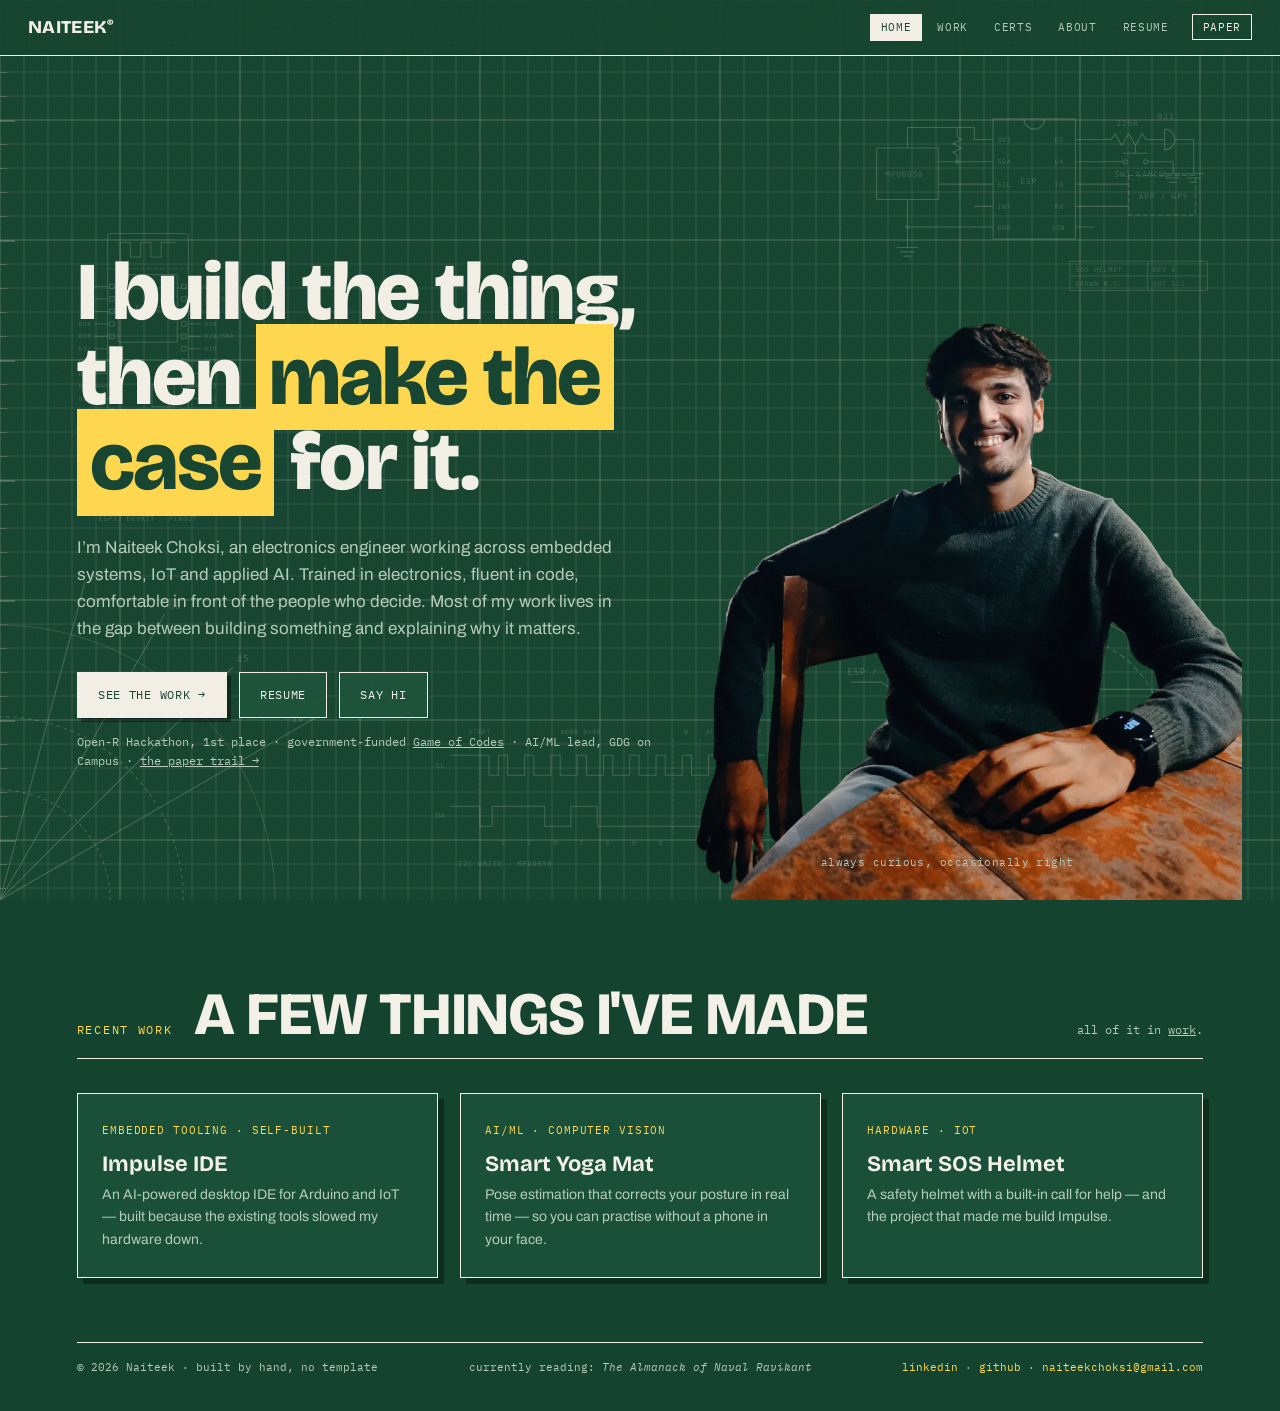
==== commit 88197d58: "Fix design quality, heading hierarchy, and add SEO/AI-SEO - Raise all sub-11px text to 11px (labels," ====
--- a/index.html
+++ b/index.html
@@ -4,14 +4,16 @@
   <script defer src="https://cloud.umami.is/script.js" data-website-id="2d859d3a-fdac-441a-a37e-69e68d2ca7e6"></script>
   <meta charset="UTF-8">
   <meta name="viewport" content="width=device-width, initial-scale=1.0, viewport-fit=cover">
-  <title>Naiteek &mdash; builder</title>
-  <meta name="description" content="Naiteek &mdash; electronics engineer and builder. Hardware, software, and the case for why they matter.">
-  <meta property="og:type" content="website">
-  <meta property="og:title" content="Naiteek &mdash; builder">
-  <meta property="og:description" content="Naiteek &mdash; electronics engineer and builder. Hardware, software, and the case for why they matter.">
+  <title>Naiteek Choksi | Electronics engineer: embedded, IoT &amp; AI</title>
+  <meta name="description" content="Naiteek Choksi is an electronics engineer in Vadodara, India, building embedded and IoT devices with AI on top. Projects: Impulse IDE, Smart SOS Helmet, Smart Yoga Mat, Game of Codes.">
+  <meta property="og:type" content="profile">
+  <meta property="og:site_name" content="Naiteek Choksi">
+  <meta property="og:title" content="Naiteek Choksi | Electronics engineer: embedded, IoT &amp; AI">
+  <meta property="og:description" content="Naiteek Choksi is an electronics engineer in Vadodara, India, building embedded and IoT devices with AI on top. Projects: Impulse IDE, Smart SOS Helmet, Smart Yoga Mat, Game of Codes.">
   <meta property="og:url" content="https://naiteekchoksi.me/">
   <meta property="og:image" content="https://naiteekchoksi.me/images/profilejpeg.jpeg">
   <meta name="twitter:card" content="summary">
+  <script type="application/ld+json">{"@context":"https://schema.org","@graph":[{"@type":"WebSite","@id":"https://naiteekchoksi.me/#site","url":"https://naiteekchoksi.me/","name":"Naiteek Choksi"},{"@type":"ProfilePage","@id":"https://naiteekchoksi.me/#page","url":"https://naiteekchoksi.me/","isPartOf":{"@id":"https://naiteekchoksi.me/#site"},"mainEntity":{"@id":"https://naiteekchoksi.me/#naiteek"}},{"@type":"Person","@id":"https://naiteekchoksi.me/#naiteek","name":"Naiteek Choksi","url":"https://naiteekchoksi.me/","image":"https://naiteekchoksi.me/images/profilejpeg.jpeg","jobTitle":"Electronics engineer","description":"Electronics engineer building embedded and IoT devices with AI on top.","email":"mailto:naiteekchoksi@gmail.com","address":{"@type":"PostalAddress","addressLocality":"Vadodara","addressRegion":"Gujarat","addressCountry":"IN"},"alumniOf":{"@type":"CollegeOrUniversity","name":"Gujarat Technological University (SVIT, Vasad)"},"knowsAbout":["Embedded systems","Internet of Things","ESP32","Arduino","PCB design","KiCad","Verilog","MATLAB","Machine learning","Computer vision","Pose estimation","Python","C++"],"sameAs":["https://www.linkedin.com/in/naiteek-choksi-7205b2227/","https://github.com/nate1029"]}]}</script>
   <link rel="canonical" href="https://naiteekchoksi.me/">
   <link rel="preconnect" href="https://fonts.googleapis.com">
   <link rel="preconnect" href="https://fonts.gstatic.com" crossorigin>
@@ -40,9 +42,9 @@
 
     <section class="cover">
       <div class="cover-text">
-        <p class="cat-no">naiteek &middot; electronics engineer &middot; embedded, IoT &amp; AI</p>
         <h1>I build the thing,<br>then <span class="hl">make the case</span> for it.</h1>
-        <p class="cover-sub">Trained in electronics, fluent in code, comfortable in front of
+        <p class="cover-sub">I&rsquo;m Naiteek Choksi, an electronics engineer working across
+          embedded systems, IoT and applied AI. Trained in electronics, fluent in code, comfortable in front of
           the people who decide. Most of my work lives in the gap between building
           something and explaining why it matters.</p>
         <div class="cta-row">
@@ -53,7 +55,7 @@
         <p class="aside">Open-R Hackathon, 1st place &middot; government-funded <a href="work.html#game-of-codes">Game of Codes</a> &middot; AI/ML lead, GDG on Campus &middot; <a href="certs.html">the paper trail &rarr;</a></p>
       </div>
       <div class="cover-photo">
-        <img src="images/profile.webp" alt="Naiteek" width="1050" height="1400">
+        <img src="images/profile.webp" alt="Naiteek Choksi" width="1050" height="1400">
         <p class="cover-photo-note">always curious, occasionally right</p>
       </div>
     </section>
--- a/css/style.css
+++ b/css/style.css
@@ -234,15 +234,6 @@
   z-index: 2;
 }
 
-.cat-no {
-  font-family: var(--mono);
-  font-size: 12px;
-  text-transform: uppercase;
-  letter-spacing: 0.14em;
-  color: var(--muted);
-  margin-bottom: 22px;
-}
-
 .cover h1 {
   font-family: var(--display);
   font-weight: 800;
@@ -301,32 +292,6 @@
 
 .btn-primary:hover { background: var(--blue); color: var(--cream); }
 
-/* ---------- ticker ---------- */
-
-.ticker {
-  border-top: 1.5px solid var(--ink);
-  border-bottom: 1.5px solid var(--ink);
-  background: var(--card);
-  overflow: hidden;
-  padding: 9px 0;
-}
-
-.ticker-track {
-  display: flex;
-  width: max-content;
-  font-family: var(--mono);
-  font-size: 12px;
-  text-transform: uppercase;
-  letter-spacing: 0.12em;
-  white-space: nowrap;
-  animation: tick 22s linear infinite;
-}
-
-@keyframes tick {
-  from { transform: translateX(0); }
-  to   { transform: translateX(-50%); }
-}
-
 /* ---------- sections ---------- */
 
 .dept { padding: 84px 6vw 24px; }
@@ -351,7 +316,7 @@
   color: var(--blue);
 }
 
-.dept-head h2 {
+.dept-head :is(h1, h2) {
   font-family: var(--display);
   font-weight: 800;
   font-size: clamp(32px, 5.5vw, 60px);
@@ -390,7 +355,7 @@
 
 .proof-kicker {
   font-family: var(--mono);
-  font-size: 10.5px;
+  font-size: 11px;
   text-transform: uppercase;
   letter-spacing: 0.08em;
   color: var(--blue);
@@ -432,7 +397,7 @@
 .tag-pill {
   display: inline-block;
   font-family: var(--mono);
-  font-size: 9.5px;
+  font-size: 11px;
   text-transform: uppercase;
   letter-spacing: 0.06em;
   color: var(--orange);
@@ -465,7 +430,7 @@
 
 .chips li {
   font-family: var(--mono);
-  font-size: 10.5px;
+  font-size: 11px;
   text-transform: uppercase;
   letter-spacing: 0.06em;
   border: 1px solid var(--hairline);
@@ -555,11 +520,7 @@
   width: 100%;
   height: 100%;
   object-fit: cover;
-  opacity: 0;
-  transition: opacity 0.45s ease;
-}
-
-.shot.loaded { opacity: 1; }
+}
 
 .shot.contain { object-fit: contain; background: var(--card); }
 
@@ -710,7 +671,7 @@
 
 .cs-body { padding: 22px 26px 26px; }
 
-.cs h3 {
+.cs h2 {
   font-family: var(--display);
   font-weight: 700;
   font-size: 22px;
@@ -730,7 +691,7 @@
 
 .cs-rows dt {
   font-family: var(--mono);
-  font-size: 10.5px;
+  font-size: 11px;
   text-transform: uppercase;
   letter-spacing: 0.08em;
   color: var(--muted);
@@ -814,7 +775,7 @@
 .color-list li span {
   display: block;
   font-family: var(--mono);
-  font-size: 10.5px;
+  font-size: 11px;
   text-transform: uppercase;
   letter-spacing: 0.08em;
   color: var(--blue);
@@ -843,7 +804,7 @@
   margin-bottom: 18px;
 }
 
-.r-head h3 {
+.r-head h2 {
   font-family: var(--display);
   font-weight: 800;
   font-size: 28px;
@@ -864,7 +825,7 @@
 
 .r-sec { margin-top: 22px; }
 
-.r-sec h4 {
+.r-sec h3 {
   font-family: var(--mono);
   font-size: 11px;
   text-transform: uppercase;
@@ -885,7 +846,7 @@
   font-size: 15px;
 }
 
-.r-item-head span { font-family: var(--mono); font-size: 11.5px; color: var(--muted); }
+.r-item-head span { font-family: var(--mono); font-size: 12px; color: var(--muted); }
 
 .r-item ul { margin: 6px 0 0; padding-left: 18px; }
 
@@ -930,9 +891,9 @@
 
 /* ---------- reveal ---------- */
 
-.dept, .ticker { opacity: 0; transform: translateY(14px); transition: opacity 0.6s ease, transform 0.6s ease; }
-
-.dept.in-view, .ticker.in-view { opacity: 1; transform: none; }
+.dept { opacity: 0; transform: translateY(14px); transition: opacity 0.6s ease, transform 0.6s ease; }
+
+.dept.in-view { opacity: 1; transform: none; }
 
 /* ---------- responsive ---------- */
 
@@ -960,7 +921,7 @@
     padding-bottom: env(safe-area-inset-bottom);
   }
   .topbar nav a { flex: 1; text-align: center; font-size: 11px; padding: 17px 0 15px; }
-  .theme-toggle { position: fixed; top: 10px; right: 16px; margin: 0; font-size: 10px; padding: 6px 12px; }
+  .theme-toggle { position: fixed; top: 10px; right: 16px; margin: 0; font-size: 11px; padding: 6px 12px; }
 
   /* hero */
   .cover { min-height: 0; padding: 86px 5vw 0; justify-content: flex-start; }
@@ -968,7 +929,6 @@
   .cover-photo { position: static; width: 78%; margin: 26px auto 0; border-bottom: 1.5px solid var(--ink); }
   .cover-photo img { height: auto; }
   .cover-photo-note { display: none; }
-  .cat-no { font-size: 11px; letter-spacing: 0.1em; margin-bottom: 16px; }
   .cover h1 { font-size: clamp(40px, 12.5vw, 64px); line-height: 1.06; }
   .cover-sub { font-size: 16px; line-height: 1.55; margin-top: 18px; }
   .cta-row { gap: 8px; margin-top: 24px; }
@@ -980,7 +940,7 @@
   .dept { padding: 44px 5vw 10px; }
   .page-top { padding-top: 84px; }
   .dept-head { flex-direction: column; gap: 6px; margin-bottom: 22px; }
-  .dept-head h2 { font-size: clamp(30px, 9.5vw, 44px); }
+  .dept-head :is(h1, h2) { font-size: clamp(30px, 9.5vw, 44px); }
   .dept-tag { margin-left: 0; }
 
   /* filters: one swipeable row instead of wrapping */
@@ -1001,14 +961,14 @@
   .cs-media { border-right: none; border-bottom: 1.5px solid var(--ink); min-height: 160px; aspect-ratio: 16 / 9; }
   .cs-body { padding: 16px 18px 20px; }
   .cs-body > p { font-size: 15px; }
-  .cs h3 { font-size: 21px; margin-bottom: 10px; }
+  .cs h2 { font-size: 21px; margin-bottom: 10px; }
 
   /* certs */
   .cert-grid { grid-template-columns: 1fr 1fr; gap: 12px; }
   .cert-media { min-height: 110px; padding: 6px; }
   .cert figcaption { padding: 10px 12px 12px; }
   .cert-name { font-size: 13.5px; line-height: 1.25; }
-  .cert-meta { font-size: 10px; margin-top: 4px; }
+  .cert-meta { font-size: 11px; margin-top: 4px; }
 
   /* about */
   .about-intro { grid-template-columns: 1fr; gap: 22px; }
@@ -1032,19 +992,17 @@
 }
 
 @media (max-width: 420px) {
-  .topbar nav a { font-size: 10px; }
+  .topbar nav a { font-size: 11px; }
   .chips { gap: 5px; }
-  .chips li { font-size: 10px; padding: 3px 8px; }
+  .chips li { font-size: 11px; padding: 3px 8px; }
 }
 
 /* ---------- reduced motion ---------- */
 
 @media (prefers-reduced-motion: reduce) {
   html { scroll-behavior: auto; }
-  .ticker-track { animation: none; }
   .cs, .proof { transition: none; }
-  .shot { transition: none; }
-  .dept, .ticker { transition: none; opacity: 1; transform: none; }
+  .dept { transition: none; opacity: 1; transform: none; }
 }
 
 /* ---------- print (resume) ---------- */
@@ -1056,7 +1014,7 @@
   .resume { zoom: 0.85; }
   .r-head { padding-bottom: 10px; margin-bottom: 10px; }
   .r-sec { margin-top: 12px; }
-  .r-sec h4 { margin-bottom: 7px; }
+  .r-sec h3 { margin-bottom: 7px; }
   .r-item + .r-item { margin-top: 7px; }
   .cs-rows > div { padding: 3px 0; }
   .dept, .page-top { padding: 0; min-height: 0; opacity: 1; transform: none; }
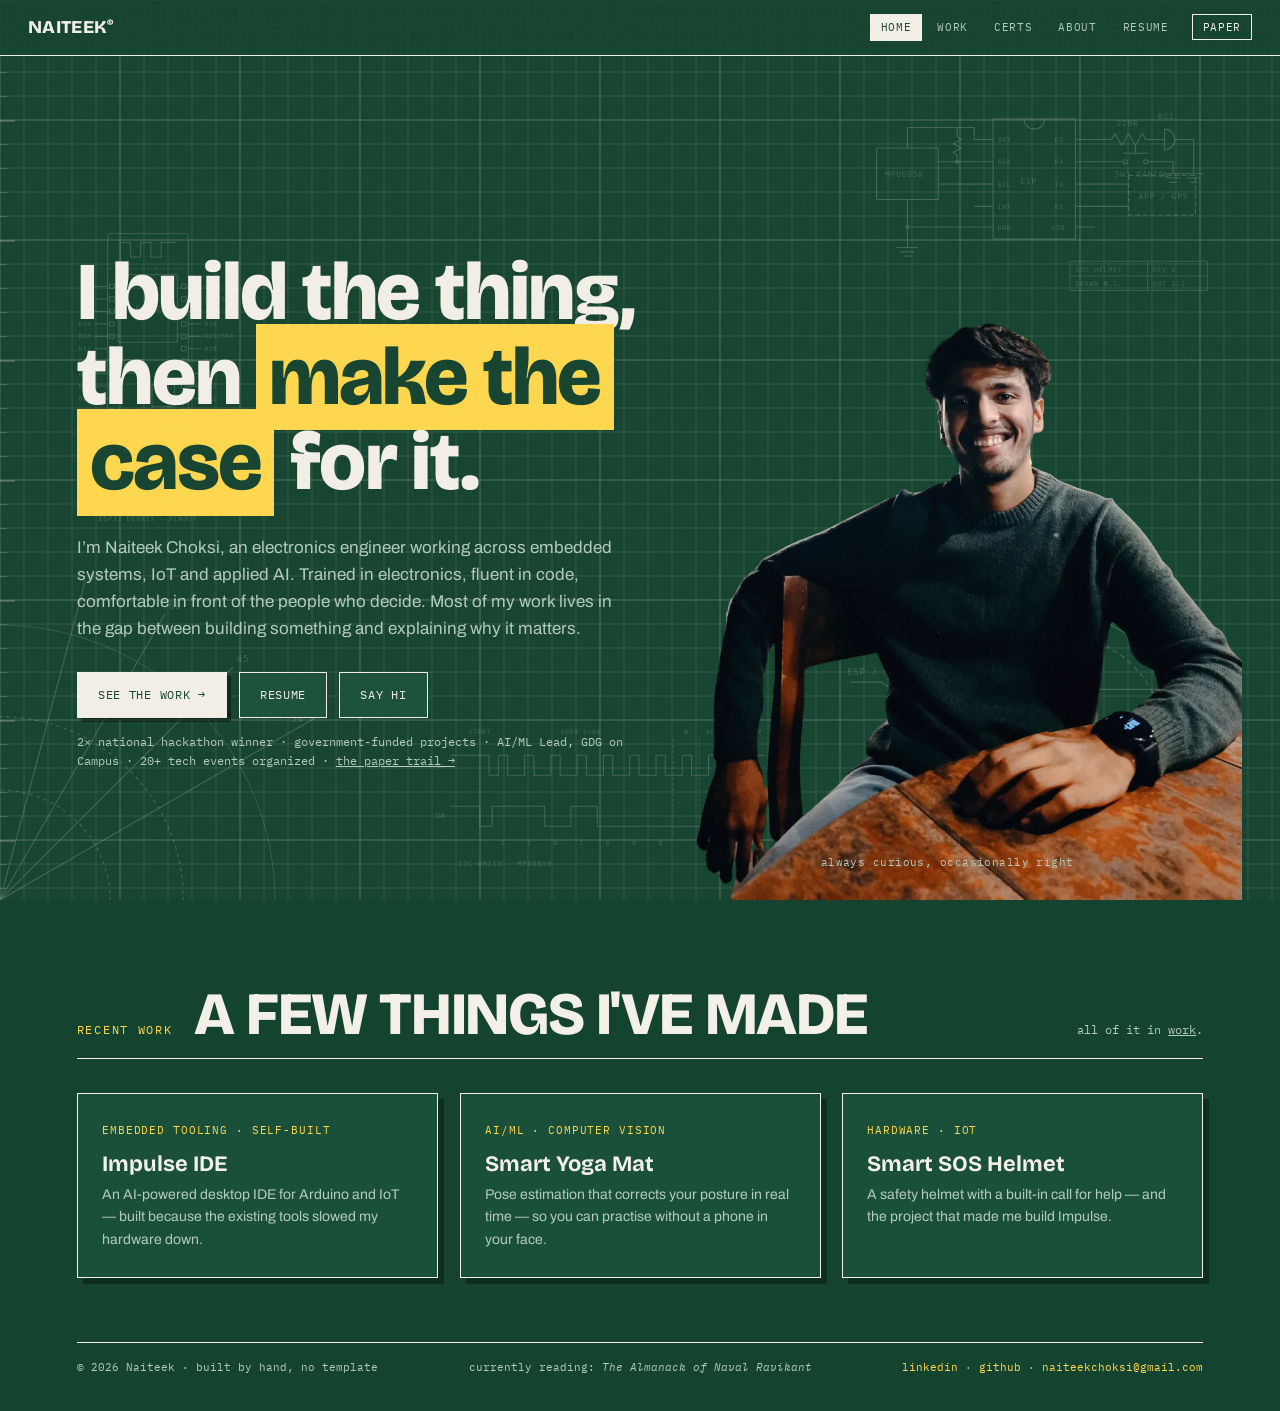
==== commit 52f944e6: "Add proof strip, community roles, project stat lines Homepage: rewrite aside to lead with credential" ====
--- a/index.html
+++ b/index.html
@@ -11,13 +11,14 @@
   <meta property="og:title" content="Naiteek Choksi | Electronics engineer: embedded, IoT &amp; AI">
   <meta property="og:description" content="Naiteek Choksi is an electronics engineer in Vadodara, India, building embedded and IoT devices with AI on top. Projects: Impulse IDE, Smart SOS Helmet, Smart Yoga Mat, Game of Codes.">
   <meta property="og:url" content="https://naiteekchoksi.me/">
-  <meta property="og:image" content="https://naiteekchoksi.me/images/profilejpeg.jpeg">
+  <meta property="og:image" content="https://naiteekchoksi.me/images/profilejpeg.webp">
   <meta name="twitter:card" content="summary">
-  <script type="application/ld+json">{"@context":"https://schema.org","@graph":[{"@type":"WebSite","@id":"https://naiteekchoksi.me/#site","url":"https://naiteekchoksi.me/","name":"Naiteek Choksi"},{"@type":"ProfilePage","@id":"https://naiteekchoksi.me/#page","url":"https://naiteekchoksi.me/","isPartOf":{"@id":"https://naiteekchoksi.me/#site"},"mainEntity":{"@id":"https://naiteekchoksi.me/#naiteek"}},{"@type":"Person","@id":"https://naiteekchoksi.me/#naiteek","name":"Naiteek Choksi","url":"https://naiteekchoksi.me/","image":"https://naiteekchoksi.me/images/profilejpeg.jpeg","jobTitle":"Electronics engineer","description":"Electronics engineer building embedded and IoT devices with AI on top.","email":"mailto:naiteekchoksi@gmail.com","address":{"@type":"PostalAddress","addressLocality":"Vadodara","addressRegion":"Gujarat","addressCountry":"IN"},"alumniOf":{"@type":"CollegeOrUniversity","name":"Gujarat Technological University (SVIT, Vasad)"},"knowsAbout":["Embedded systems","Internet of Things","ESP32","Arduino","PCB design","KiCad","Verilog","MATLAB","Machine learning","Computer vision","Pose estimation","Python","C++"],"sameAs":["https://www.linkedin.com/in/naiteek-choksi-7205b2227/","https://github.com/nate1029"]}]}</script>
+  <script type="application/ld+json">{"@context":"https://schema.org","@graph":[{"@type":"WebSite","@id":"https://naiteekchoksi.me/#site","url":"https://naiteekchoksi.me/","name":"Naiteek Choksi"},{"@type":"ProfilePage","@id":"https://naiteekchoksi.me/#page","url":"https://naiteekchoksi.me/","isPartOf":{"@id":"https://naiteekchoksi.me/#site"},"mainEntity":{"@id":"https://naiteekchoksi.me/#naiteek"}},{"@type":"Person","@id":"https://naiteekchoksi.me/#naiteek","name":"Naiteek Choksi","url":"https://naiteekchoksi.me/","image":"https://naiteekchoksi.me/images/profilejpeg.webp","jobTitle":"Electronics engineer","description":"Electronics engineer building embedded and IoT devices with AI on top.","email":"mailto:naiteekchoksi@gmail.com","address":{"@type":"PostalAddress","addressLocality":"Vadodara","addressRegion":"Gujarat","addressCountry":"IN"},"alumniOf":{"@type":"CollegeOrUniversity","name":"Gujarat Technological University (SVIT, Vasad)"},"knowsAbout":["Embedded systems","Internet of Things","ESP32","Arduino","PCB design","KiCad","Verilog","MATLAB","Machine learning","Computer vision","Pose estimation","Python","C++"],"sameAs":["https://www.linkedin.com/in/naiteek-choksi-7205b2227/","https://github.com/nate1029"]}]}</script>
   <link rel="canonical" href="https://naiteekchoksi.me/">
   <link rel="preconnect" href="https://fonts.googleapis.com">
   <link rel="preconnect" href="https://fonts.gstatic.com" crossorigin>
-  <link href="https://fonts.googleapis.com/css2?family=Bricolage+Grotesque:opsz,wght@12..96,400..800&family=Archivo:wght@400;500;700&family=IBM+Plex+Mono:wght@400;500&display=swap" rel="stylesheet">
+  <link rel="preload" href="https://fonts.googleapis.com/css2?family=Bricolage+Grotesque:opsz,wght@12..96,400..800&family=Archivo:wght@400;500;700&family=IBM+Plex+Mono:wght@400;500&display=swap" as="style" onload="this.onload=null;this.rel='stylesheet'">
+  <noscript><link rel="stylesheet" href="https://fonts.googleapis.com/css2?family=Bricolage+Grotesque:opsz,wght@12..96,400..800&family=Archivo:wght@400;500;700&family=IBM+Plex+Mono:wght@400;500&display=swap"></noscript>
   <link rel="icon" href="images/favicon.svg" type="image/svg+xml">
   <link rel="stylesheet" href="css/style.css">
   <script>document.documentElement.dataset.theme=localStorage.theme||"dark"</script>
@@ -52,10 +53,10 @@
           <a class="btn" href="resume.html">resume</a>
           <a class="btn" href="mailto:naiteekchoksi@gmail.com">say hi</a>
         </div>
-        <p class="aside">Open-R Hackathon, 1st place &middot; government-funded <a href="work.html#game-of-codes">Game of Codes</a> &middot; AI/ML lead, GDG on Campus &middot; <a href="certs.html">the paper trail &rarr;</a></p>
+        <p class="aside">2&times; national hackathon winner &middot; government-funded projects &middot; AI/ML Lead, GDG on Campus &middot; 20+ tech events organized &middot; <a href="certs.html">the paper trail &rarr;</a></p>
       </div>
       <div class="cover-photo">
-        <img src="images/profile.webp" alt="Naiteek Choksi" width="1050" height="1400">
+        <img src="images/profile.webp" alt="Naiteek Choksi" width="1050" height="1400" fetchpriority="high">
         <p class="cover-photo-note">always curious, occasionally right</p>
       </div>
     </section>
--- a/css/style.css
+++ b/css/style.css
@@ -553,6 +553,45 @@
 .cs-media--slider[data-active="1"] .cs-slide[data-slide="0"] { transform: translateX(-100%); opacity: 0; }
 .cs-media--slider[data-active="1"] .cs-slide[data-slide="1"] { transform: translateX(0%); opacity: 1; }
 
+/* YouTube lazy-load thumbnail + play button */
+.yt-thumb {
+  position: absolute;
+  inset: 0;
+  width: 100%;
+  height: 100%;
+  border: none;
+  padding: 0;
+  cursor: pointer;
+  background: #000;
+  display: flex;
+  align-items: center;
+  justify-content: center;
+}
+.yt-thumb img {
+  position: absolute;
+  inset: 0;
+  width: 100%;
+  height: 100%;
+  object-fit: cover;
+}
+.yt-play {
+  position: relative;
+  z-index: 1;
+  width: 68px;
+  height: 48px;
+  background: rgba(0,0,0,0.75);
+  border-radius: 10px;
+  display: flex;
+  align-items: center;
+  justify-content: center;
+  font-size: 22px;
+  color: #fff;
+  pointer-events: none;
+  transition: background 0.15s;
+}
+.yt-thumb:hover .yt-play,
+.yt-thumb:focus-visible .yt-play { background: #c00; }
+
 /* YouTube iframe wrapper fills the slide */
 .cs-yt-wrap {
   position: absolute;
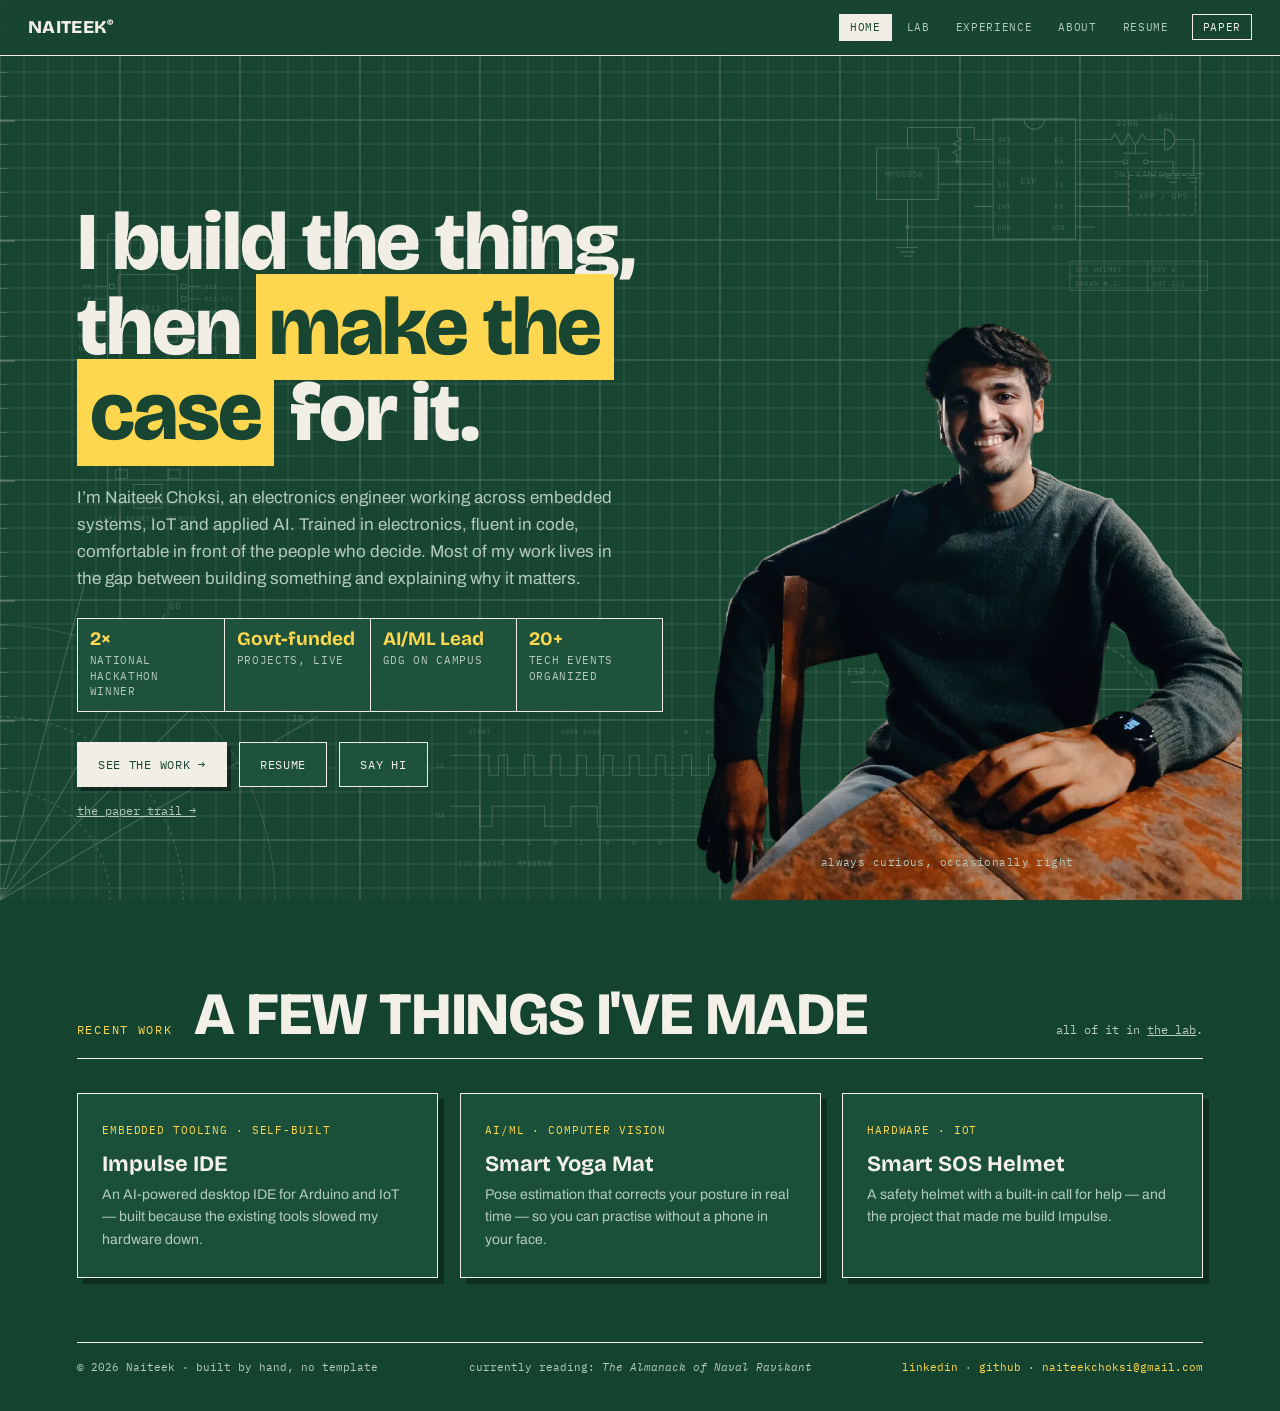
==== commit 66cc35d0: "Restructure nav: work→lab, certs→experience; add community roles and spec strip - Rename work.html t" ====
--- a/index.html
+++ b/index.html
@@ -31,8 +31,8 @@
     <a class="brand" href="index.html">NAITEEK<sup>&reg;</sup></a>
     <nav aria-label="Site">
       <a href="index.html" class="active" aria-current="page">home</a>
-      <a href="work.html">work</a>
-      <a href="certs.html">certs</a>
+      <a href="projects.html">lab</a>
+      <a href="experience.html">experience</a>
       <a href="about.html">about</a>
       <a href="resume.html">resume</a>
       <button class="theme-toggle" id="theme-toggle" type="button" aria-label="Switch theme">mat</button>
@@ -48,12 +48,18 @@
           embedded systems, IoT and applied AI. Trained in electronics, fluent in code, comfortable in front of
           the people who decide. Most of my work lives in the gap between building
           something and explaining why it matters.</p>
+        <ul class="spec-strip">
+          <li><b>2&times;</b>national hackathon winner</li>
+          <li><b>Govt-funded</b>projects, live</li>
+          <li><b>AI/ML Lead</b>GDG on Campus</li>
+          <li><b>20+</b>tech events organized</li>
+        </ul>
         <div class="cta-row">
-          <a class="btn btn-primary" href="work.html">see the work &rarr;</a>
+          <a class="btn btn-primary" href="projects.html">see the work &rarr;</a>
           <a class="btn" href="resume.html">resume</a>
           <a class="btn" href="mailto:naiteekchoksi@gmail.com">say hi</a>
         </div>
-        <p class="aside">2&times; national hackathon winner &middot; government-funded projects &middot; AI/ML Lead, GDG on Campus &middot; 20+ tech events organized &middot; <a href="certs.html">the paper trail &rarr;</a></p>
+        <p class="aside"><a href="experience.html">the paper trail &rarr;</a></p>
       </div>
       <div class="cover-photo">
         <img src="images/profile.webp" alt="Naiteek Choksi" width="1050" height="1400" fetchpriority="high">
@@ -65,22 +71,22 @@
       <header class="dept-head">
         <span class="dept-no">recent work</span>
         <h2>A few things I've made</h2>
-        <p class="dept-tag">all of it in <a href="work.html">work</a>.</p>
+        <p class="dept-tag">all of it in <a href="projects.html">the lab</a>.</p>
       </header>
       <div class="proof-grid">
-        <a class="proof" href="work.html#impulse">
+        <a class="proof" href="projects.html#impulse">
           <span class="proof-kicker">embedded tooling &middot; self-built</span>
           <p class="proof-title">Impulse IDE</p>
           <p class="proof-label">An AI-powered desktop IDE for Arduino and IoT &mdash; built because
             the existing tools slowed my hardware down.</p>
         </a>
-        <a class="proof" href="work.html#yoga-mat">
+        <a class="proof" href="projects.html#yoga-mat">
           <span class="proof-kicker">ai/ml &middot; computer vision</span>
           <p class="proof-title">Smart Yoga Mat</p>
           <p class="proof-label">Pose estimation that corrects your posture in real time &mdash;
             so you can practise without a phone in your face.</p>
         </a>
-        <a class="proof" href="work.html#sos-helmet">
+        <a class="proof" href="projects.html#sos-helmet">
           <span class="proof-kicker">hardware &middot; IoT</span>
           <p class="proof-title">Smart SOS Helmet</p>
           <p class="proof-label">A safety helmet with a built-in call for help &mdash; and the
--- a/css/style.css
+++ b/css/style.css
@@ -122,8 +122,8 @@
 main, main > *, footer { pointer-events: none; }
 main > * > *, footer > * { pointer-events: auto; }
 /* layout wrappers: their gaps pass through too, their items still catch */
-.cover-photo, .cert-grid, .cs-list, .proof-grid, .about-intro, .footer-row { pointer-events: none; }
-:is(.cert-grid, .cs-list, .proof-grid, .about-intro, .footer-row) > * { pointer-events: auto; }
+.cover-photo, .cert-grid, .role-grid, .cs-list, .proof-grid, .about-intro, .footer-row { pointer-events: none; }
+:is(.cert-grid, .role-grid, .cs-list, .proof-grid, .about-intro, .footer-row) > * { pointer-events: auto; }
 
 /* ---------- top bar ---------- */
 
@@ -264,6 +264,42 @@
   font-size: 12px;
   color: var(--muted);
   margin-top: 14px;
+}
+
+/* drawing title block: one cell per credential */
+.spec-strip {
+  list-style: none;
+  padding: 0;
+  display: grid;
+  grid-template-columns: repeat(4, 1fr);
+  margin-top: 26px;
+  background: var(--card);
+  border: 1.5px solid var(--ink);
+}
+
+.spec-strip li {
+  font-family: var(--mono);
+  font-size: 11px;
+  text-transform: uppercase;
+  letter-spacing: 0.06em;
+  line-height: 1.4;
+  color: var(--muted);
+  padding: 10px 12px 11px;
+  border-left: 1.5px solid var(--ink);
+}
+
+.spec-strip li:first-child { border-left: 0; }
+
+.spec-strip b {
+  display: block;
+  font-family: var(--display);
+  font-size: 19px;
+  line-height: 1.1;
+  letter-spacing: 0;
+  text-transform: none;
+  white-space: nowrap;
+  color: var(--blue);
+  margin-bottom: 3px;
 }
 
 .cta-row { display: flex; flex-wrap: wrap; gap: 12px; margin-top: 30px; }
@@ -664,6 +700,58 @@
 
 .cs-arrow--prev { left: 8px; }
 .cs-arrow--next { right: 8px; }
+
+/* ---------- roles ---------- */
+
+.role-grid {
+  display: grid;
+  grid-template-columns: repeat(auto-fill, minmax(260px, 1fr));
+  gap: 22px;
+  max-width: 940px;
+  margin-bottom: 48px;
+}
+
+.role-card {
+  background: var(--card);
+  border: 1.5px solid var(--ink);
+  box-shadow: 6px 6px 0 var(--shadow);
+  padding: 22px 24px 26px;
+}
+
+.role-kicker {
+  font-family: var(--mono);
+  font-size: 11px;
+  text-transform: uppercase;
+  letter-spacing: 0.08em;
+  color: var(--blue);
+}
+
+.role-title {
+  font-family: var(--display);
+  font-weight: 700;
+  font-size: 18px;
+  line-height: 1.2;
+  margin: 8px 0 4px;
+}
+
+.role-date {
+  font-family: var(--mono);
+  font-size: 11px;
+  color: var(--muted);
+  margin-bottom: 6px;
+}
+
+.role-desc { font-size: 14px; color: var(--muted); }
+
+.section-rule {
+  font-family: var(--display);
+  font-weight: 700;
+  font-size: 20px;
+  margin: 0 0 22px;
+  padding-bottom: 10px;
+  border-bottom: 1.5px solid var(--ink);
+  max-width: 940px;
+}
 
 /* ---------- certs ---------- */
 
@@ -988,7 +1076,7 @@
   .filter { flex: none; padding: 10px 16px; }
 
   /* cards: lighter shadow, press feedback */
-  .proof, .cs, .cert, .resume, .about-photo { box-shadow: 4px 4px 0 var(--shadow); }
+  .proof, .cs, .cert, .role-card, .resume, .about-photo { box-shadow: 4px 4px 0 var(--shadow); }
   .proof:active, .cs:active, .btn:active, .filter:active { transform: scale(0.98); }
   .btn, .filter { transition: transform 0.12s ease; }
 
@@ -1001,6 +1089,16 @@
   .cs-body { padding: 16px 18px 20px; }
   .cs-body > p { font-size: 15px; }
   .cs h2 { font-size: 21px; margin-bottom: 10px; }
+
+  .spec-strip { grid-template-columns: 1fr 1fr; margin-top: 20px; }
+  .spec-strip li:nth-child(odd) { border-left: 0; }
+  .spec-strip li:nth-child(n+3) { border-top: 1.5px solid var(--ink); }
+
+  /* roles */
+  .role-grid { grid-template-columns: 1fr; gap: 14px; margin-bottom: 36px; }
+  .role-card { padding: 16px 18px 20px; }
+  .role-title { font-size: 16px; }
+  .section-rule { font-size: 18px; }
 
   /* certs */
   .cert-grid { grid-template-columns: 1fr 1fr; gap: 12px; }
